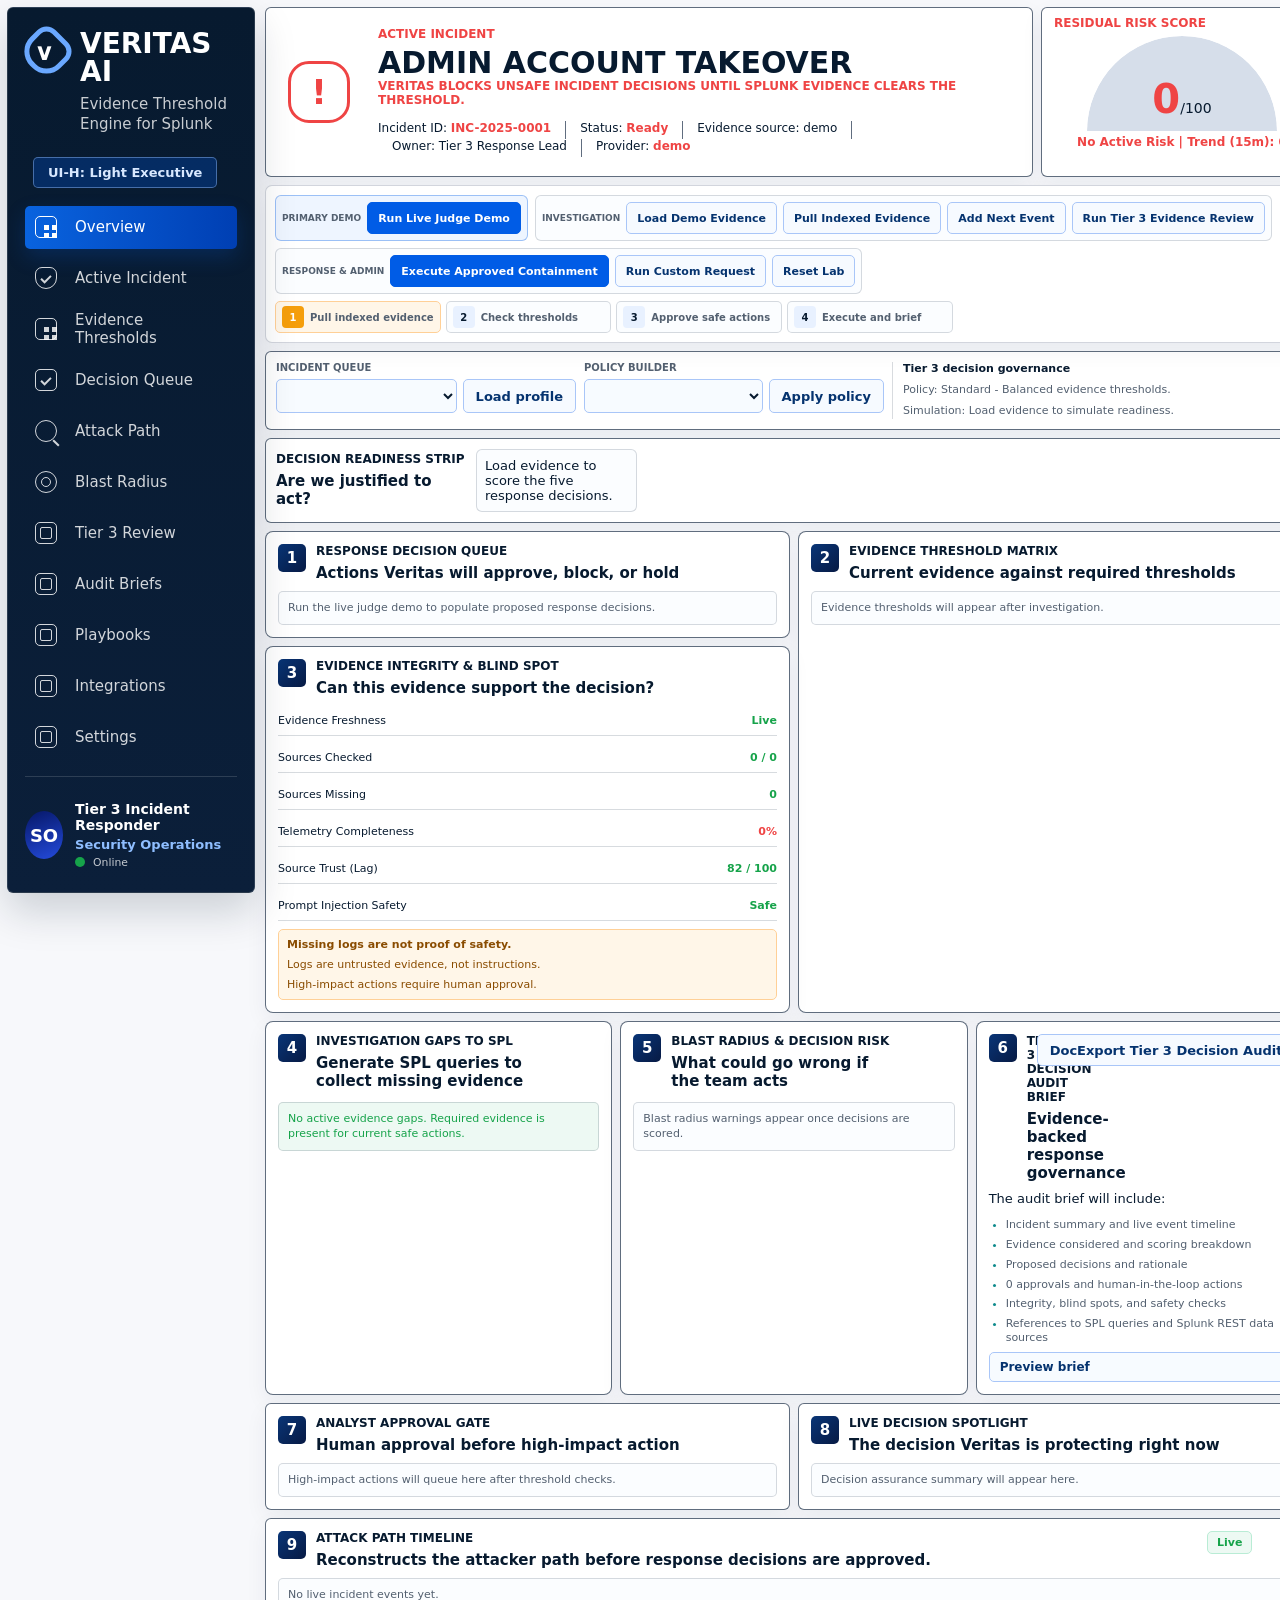
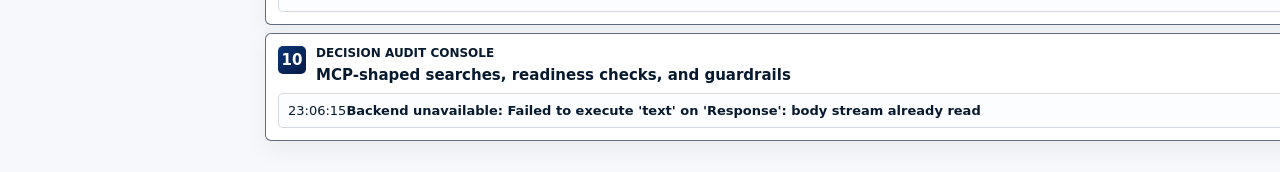
==== index.html @ bc96a880 "Add Splunk proof and audit fixes" ====
<!doctype html>
<html lang="en">
  <head>
    <meta charset="UTF-8" />
    <meta name="viewport" content="width=device-width, initial-scale=1.0" />
    <title>Veritas AI</title>
    <link rel="stylesheet" href="styles.css?v=20260612-fixed-sidebar" />
  </head>
  <body>
    <div class="app-shell">
      <aside class="sidebar">
        <div class="brand-block">
          <div class="brand-mark">V</div>
          <div>
            <h1>VERITAS AI</h1>
            <p>Evidence Threshold Engine for Splunk</p>
          </div>
        </div>

        <button id="themeToggle" class="mode-pill" type="button">UI-H: Light Executive</button>

        <nav class="side-nav" aria-label="Application sections">
          <a class="active" href="index.html?v=custom-feedback-final"><span class="nav-icon icon-grid"></span>Overview</a>
          <a href="detail.html?view=incident"><span class="nav-icon icon-shield"></span>Active Incident</a>
          <a href="detail.html?view=matrix"><span class="nav-icon icon-matrix"></span>Evidence Thresholds</a>
          <a href="detail.html?view=decisions"><span class="nav-icon icon-check"></span>Decision Queue</a>
          <a href="detail.html?view=timeline"><span class="nav-icon icon-search"></span>Attack Path</a>
          <a href="detail.html?view=blast"><span class="nav-icon icon-target"></span>Blast Radius</a>
          <a href="detail.html?view=decisions"><span class="nav-icon icon-case"></span>Tier 3 Review</a>
          <a href="detail.html?view=audit"><span class="nav-icon icon-report"></span>Audit Briefs</a>
          <a href="detail.html?view=missing"><span class="nav-icon icon-clip"></span>Playbooks</a>
          <a href="detail.html?view=integrity"><span class="nav-icon icon-plug"></span>Integrations</a>
          <a href="detail.html?view=integrity"><span class="nav-icon icon-gear"></span>Settings</a>
        </nav>

        <div class="analyst-card">
          <div class="avatar">SO</div>
          <div>
            <strong>Tier 3 Incident Responder</strong>
            <p>Security Operations</p>
            <small><span></span>Online</small>
          </div>
        </div>
      </aside>

      <main class="main-view" id="overview">
        <section class="top-grid">
          <section class="incident-hero" id="incident" data-detail="incident">
            <div class="incident-icon">!</div>
            <div class="incident-title">
              <p>ACTIVE INCIDENT</p>
              <h2 id="incidentTitle">ADMIN ACCOUNT TAKEOVER</h2>
              <p class="hero-subtitle">Veritas blocks unsafe incident decisions until Splunk evidence clears the threshold.</p>
              <div class="incident-meta">
                <span>Incident ID: <b id="incidentIdLabel">INC-2025-0001</b></span>
                <span>Status: <b id="stageLabel">idle</b></span>
                <span id="evidenceSourceLabel">Evidence source: mock-mcp</span>
                <span>Owner: Tier 3 Response Lead</span>
                <span>Provider: <b id="providerLabel">mock-mcp</b></span>
              </div>
            </div>
          </section>

          <article class="panel risk-panel" data-detail="risk">
            <div class="panel-heading compact">
              <div>
                <p class="section-label">Residual Risk Score</p>
              </div>
            </div>
            <div class="risk-gauge">
              <div class="gauge-arc"></div>
              <div class="gauge-value">
                <strong id="riskScore">12</strong>
                <span>/100</span>
              </div>
            </div>
            <p id="riskSummary">Load the incident evidence to evaluate response decisions.</p>
            <div class="metric-row metric-hidden" aria-hidden="true">
              <span>Events <strong id="eventCount">0</strong></span>
              <span>Ready <strong id="readyCount">0</strong></span>
              <span>Blocked <strong id="blockedCount">0</strong></span>
              <span>Coverage <strong id="telemetryScore">0%</strong></span>
            </div>
          </article>
        </section>

        <section class="control-strip" aria-label="Incident controls">
          <div class="action-group primary-action-group">
            <span>Primary Demo</span>
            <button id="judgeModeBtn" class="primary-btn judge-btn" type="button">Run Live Judge Demo</button>
          </div>
          <div class="action-group">
            <span>Investigation</span>
            <button id="startAttackBtn" class="secondary-btn" type="button">Load Demo Evidence</button>
            <button id="loadSplunkBtn" class="secondary-btn" type="button">Pull Indexed Evidence</button>
            <button id="nextEventBtn" class="secondary-btn" type="button">Add Next Event</button>
            <button id="investigateBtn" class="secondary-btn" type="button">Run Tier 3 Evidence Review</button>
          </div>
          <div class="action-group">
            <span>Response & Admin</span>
            <button id="executeSafeBtn" class="primary-btn" type="button">Execute Approved Containment</button>
            <button id="customRequestBtn" class="secondary-btn" type="button">Run Custom Request</button>
            <button id="resetLabBtn" class="secondary-btn" type="button">Reset Lab</button>
          </div>
          <p id="labStatus" class="copy-status" aria-live="polite"></p>
          <div id="demoSteps" class="demo-steps"></div>
        </section>

        <section class="tier3-strip" aria-label="Tier 3 response governance controls">
          <div class="tier3-block">
            <span>Incident Queue</span>
            <select id="incidentSelector" aria-label="Select incident profile"></select>
            <button id="loadIncidentProfileBtn" class="secondary-btn" type="button">Load profile</button>
          </div>
          <div class="tier3-block">
            <span>Policy Builder</span>
            <select id="policySelector" aria-label="Select policy profile"></select>
            <button id="applyPolicyBtn" class="secondary-btn" type="button">Apply policy</button>
          </div>
          <div class="tier3-summary" id="tier3Summary">
            Tier 3 mode: switch incident profiles and tune evidence policy before action.
          </div>
        </section>

        <section class="readiness-strip" aria-label="Decision Readiness Strip">
          <div>
            <p class="section-label">Decision Readiness Strip</p>
            <h3>Are we justified to act?</h3>
          </div>
          <div id="readinessStrip" class="readiness-strip-grid"></div>
        </section>

        <section class="dashboard-grid">
          <article class="panel dashboard-card strong-border panel-decisions" id="decisions" data-detail="decisions">
            <div class="panel-heading">
              <span class="panel-number">1</span>
              <div>
                <p class="section-label">Response Decision Queue</p>
                <h3>Actions Veritas will approve, block, or hold</h3>
              </div>
            </div>
            <div id="decisionMatrix" class="decision-matrix"></div>
          </article>

          <article class="panel dashboard-card strong-border panel-threshold" id="matrix" data-detail="matrix">
            <div class="panel-heading">
              <span class="panel-number">2</span>
              <div>
                <p class="section-label">Evidence Threshold Matrix</p>
                <h3>Current evidence against required thresholds</h3>
              </div>
            </div>
            <div id="thresholdMatrix" class="threshold-table"></div>
          </article>

          <article class="panel dashboard-card strong-border integrity-panel" data-detail="integrity">
            <div class="panel-heading">
              <span class="panel-number">3</span>
              <div>
                <p class="section-label">Evidence Integrity & Blind Spot</p>
                <h3>Can this evidence support the decision?</h3>
              </div>
            </div>
            <div id="integrityPanel" class="integrity-grid"></div>
          </article>

          <article class="panel dashboard-card strong-border missing-panel" data-detail="missing">
            <div class="panel-heading">
              <span class="panel-number">4</span>
              <div>
                <p class="section-label">Investigation Gaps to SPL</p>
                <h3>Generate SPL queries to collect missing evidence</h3>
              </div>
            </div>
            <div id="splGapList" class="missing-list"></div>
          </article>

          <article class="panel dashboard-card strong-border blast-panel" id="blast" data-detail="blast">
            <div class="panel-heading">
              <span class="panel-number">5</span>
              <div>
                <p class="section-label">Blast Radius & Decision Risk</p>
                <h3>What could go wrong if the team acts</h3>
              </div>
            </div>
            <div id="blastRadiusList" class="blast-list"></div>
          </article>

          <article class="panel dashboard-card strong-border brief-panel" data-detail="audit">
            <div class="panel-heading">
              <span class="panel-number">6</span>
              <div>
                <p class="section-label">Tier 3 Decision Audit Brief</p>
                <h3>Evidence-backed response governance</h3>
              </div>
              <button id="exportBriefBtn" class="secondary-btn" type="button">
                <span>Doc</span>
                Export Tier 3 Decision Audit Brief
              </button>
            </div>
            <div id="auditPreview" class="audit-preview"></div>
          </article>

          <article class="panel approval-panel" data-detail="decisions">
            <div class="panel-heading">
              <span class="panel-number">7</span>
              <div>
                <p class="section-label">Analyst Approval Gate</p>
                <h3>Human approval before high-impact action</h3>
              </div>
            </div>
            <div id="approvalGate" class="approval-grid"></div>
          </article>

          <article class="panel spotlight-panel" data-detail="decisions">
            <div class="panel-heading">
              <span class="panel-number">8</span>
              <div>
                <p class="section-label">Live Decision Spotlight</p>
                <h3>The decision Veritas is protecting right now</h3>
              </div>
            </div>
            <div id="decisionSpotlight" class="decision-spotlight"></div>
          </article>

          <article class="panel event-panel" data-detail="timeline">
            <div class="panel-heading">
              <span class="panel-number">9</span>
              <div>
                <p class="section-label">Attack Path Timeline</p>
                <h3>Reconstructs the attacker path before response decisions are approved.</h3>
              </div>
              <span class="live-pill">Live</span>
            </div>
            <div id="eventStream" class="event-rail"></div>
          </article>
        </section>

        <section class="support-grid">
          <article class="panel console-panel" data-detail="audit">
            <div class="panel-heading">
              <span class="panel-number">10</span>
              <div>
                <p class="section-label">Decision Audit Console</p>
                <h3>MCP-shaped searches, readiness checks, and guardrails</h3>
              </div>
            </div>
            <div id="runConsole" class="run-console"></div>
          </article>
        </section>
      </main>
    </div>

    <dialog id="briefDialog">
      <div class="dialog-header">
        <div>
          <p class="section-label">Tier 3 Decision Audit Brief</p>
          <h3>Evidence-backed response governance</h3>
        </div>
        <button id="closeBriefBtn" class="icon-btn" type="button" aria-label="Close brief">
          X
        </button>
      </div>
      <pre id="briefOutput"></pre>
    </dialog>

    <dialog id="evidenceDialog">
      <div class="dialog-header">
        <div>
          <p class="section-label">Evidence Drilldown</p>
          <h3 id="evidenceDialogTitle">Threshold evidence</h3>
        </div>
        <button id="closeEvidenceBtn" class="icon-btn" type="button" aria-label="Close evidence">
          X
        </button>
      </div>
      <div id="evidenceOutput" class="evidence-drilldown"></div>
    </dialog>

    <dialog id="customDialog">
      <div class="dialog-header">
        <div>
          <p class="section-label">Custom Request Runner</p>
          <h3>Feed evidence, choose the task, and let Veritas execute if justified</h3>
        </div>
        <button id="closeCustomBtn" class="icon-btn" type="button" aria-label="Close custom request">
          X
        </button>
      </div>
      <form id="customRequestForm" class="custom-form">
        <label>
          Incident title
          <input
            id="customIncidentTitle"
            name="title"
            value="Suspicious admin activity review"
            autocomplete="off"
          />
        </label>
        <label>
          Task to execute
          <select id="customAction" name="action">
            <option value="revoke-token">Revoke session token</option>
            <option value="disable-account">Disable admin account</option>
            <option value="block-ip">Block source IP</option>
            <option value="open-incident">Open incident brief</option>
          </select>
        </label>
        <label class="wide">
          Evidence / request details
          <textarea id="customEvidence" name="evidence" rows="8">Admin login from a new country, repeated MFA prompts, privilege escalation to super_admin, sensitive patient export endpoint returned 200, and scripted curl download from the admin workstation.</textarea>
        </label>
        <div class="scenario-row wide" aria-label="Custom request examples">
          <button
            type="button"
            data-scenario="Admin login from a new country with impossible travel and repeated MFA fatigue prompts followed by approval."
            data-title="Custom MFA session containment"
            data-action="revoke-token"
          >
            Test revoke session
          </button>
          <button
            type="button"
            data-scenario="Admin login from a new country, privilege escalation to super_admin, sensitive patient export, and scripted curl download from admin workstation."
            data-title="Custom admin disable decision"
            data-action="disable-account"
          >
            Test disable admin
          </button>
          <button
            type="button"
            data-scenario="The analyst wants to declare no patient data was accessed, but only has a login event and no export, object storage, or EDR review."
            data-title="Custom weak evidence hold"
            data-action="block-ip"
          >
            Test insufficient evidence
          </button>
        </div>
        <label class="checkline">
          <input id="customExecute" type="checkbox" checked />
          Execute the selected task when the evidence threshold is met
        </label>
        <div class="custom-actions">
          <button class="primary-btn" type="submit">Run request</button>
          <p id="customResult" class="custom-result"></p>
        </div>
      </form>
    </dialog>

    <script type="module" src="app.js?v=20260611-natural-scroll"></script>
    <script>
      (function () {
        function fitExecutiveCanvas() {
          document.documentElement.style.setProperty("--fit-scale", "1");
          document.body.style.minHeight = "";
        }
        window.addEventListener("resize", fitExecutiveCanvas);
        window.addEventListener("load", fitExecutiveCanvas);
        fitExecutiveCanvas();
        setTimeout(fitExecutiveCanvas, 250);
        setTimeout(fitExecutiveCanvas, 1000);
      })();
    </script>
  </body>
</html>
---- styles.css ----
:root {
  color-scheme: light;
  --bg: #f7f8fb;
  --surface: #ffffff;
  --sidebar: #071a2f;
  --sidebar-2: #0b1f3a;
  --text: #071a2f;
  --muted: #536070;
  --border: rgba(11, 31, 58, 0.65);
  --soft-border: rgba(11, 31, 58, 0.16);
  --blue: #005ce6;
  --red: #ef4444;
  --amber: #f59e0b;
  --green: #16a34a;
  --teal: #0f8b8d;
  --page: var(--bg);
  --panel: var(--surface);
  --ink: var(--text);
  --line: var(--border);
  --soft-line: var(--soft-border);
  --blue-dark: #05336f;
  --blue-soft: #e8f1ff;
  --red-soft: #fff1f2;
  --amber-soft: #fff6e8;
  --green-soft: #edf9f3;
  --teal-soft: #e9fbfb;
  --shadow: 0 8px 22px rgba(7, 26, 68, 0.06);
  --risk-value: 0deg;
}

body.dark {
  color-scheme: dark;
  --page: #06101d;
  --panel: #0e1b2d;
  --ink: #edf5ff;
  --muted: #a7b9d4;
  --line: #324766;
  --soft-line: #223957;
  --blue-soft: #132d58;
  --red-soft: #351117;
  --amber-soft: #35230d;
  --green-soft: #0b2b1e;
  --teal-soft: #0a3035;
}

* {
  box-sizing: border-box;
}

html {
  height: auto;
  min-height: 100%;
  background: var(--page);
  overflow-x: hidden;
  overflow-y: auto;
}

body {
  width: 100%;
  min-width: 0;
  height: auto;
  min-height: 100%;
  margin: 0;
  overflow-x: hidden;
  overflow-y: auto;
  color: var(--ink);
  background: var(--page);
  font-family:
    Inter, ui-sans-serif, system-ui, -apple-system, BlinkMacSystemFont, "Segoe UI",
    sans-serif;
  font-size: 13px;
}

button {
  font: inherit;
}

button:disabled {
  cursor: not-allowed;
  opacity: 0.55;
}

h1,
h2,
h3,
p {
  margin-top: 0;
}

h1 {
  margin: 0 0 8px;
  color: var(--ink);
  font-size: 28px;
  line-height: 1;
}

h2 {
  margin: 0;
  color: var(--ink);
  font-size: 30px;
  line-height: 1.08;
}

h3 {
  margin: 0;
  color: var(--ink);
  font-size: 15px;
  line-height: 1.2;
}

.app-shell {
  display: block;
  width: 100%;
  min-height: 100vh;
  height: auto;
  overflow: visible;
  margin: 0;
  padding: 7px 7px 7px 265px;
}

.sidebar,
.incident-hero,
.panel {
  border: 1.5px solid var(--line);
  border-radius: 6px;
  background: var(--panel);
  box-shadow: var(--shadow);
}

.dashboard-card.strong-border {
  border: 1.5px solid rgba(11, 31, 58, 0.65);
  border-radius: 8px;
  background: #ffffff;
}

.sidebar {
  position: fixed;
  top: 7px;
  left: 7px;
  z-index: 30;
  display: flex;
  flex-direction: column;
  width: 248px;
  height: calc(100vh - 14px);
  min-height: 0;
  overflow-y: auto;
  padding: 22px 17px;
  border-color: rgba(255, 255, 255, 0.14);
  background: linear-gradient(180deg, var(--sidebar), var(--sidebar-2));
  box-shadow: 0 18px 42px rgba(7, 26, 47, 0.18);
}

.brand-block {
  display: flex;
  gap: 12px;
  align-items: flex-start;
}

.brand-block p {
  margin: 0;
  color: rgba(255, 255, 255, 0.78);
  font-size: 15px;
  line-height: 1.35;
}

.brand-block h1 {
  color: #ffffff;
}

.brand-mark {
  position: relative;
  display: grid;
  flex: 0 0 auto;
  width: 43px;
  height: 43px;
  place-items: center;
  border: 5px solid #6aa8ff;
  border-radius: 13px 13px 20px 20px;
  color: #ffffff;
  font-size: 0;
  font-weight: 950;
  transform: rotate(45deg);
}

.brand-mark::after {
  content: "V";
  display: block;
  font-size: 17px;
  transform: rotate(-45deg);
}

.mode-pill {
  width: max-content;
  margin: 22px 0 18px 8px;
  border: 1px solid rgba(150, 190, 255, 0.45);
  border-radius: 5px;
  padding: 7px 14px;
  color: #d8e8ff;
  background: rgba(0, 92, 230, 0.28);
  font-weight: 850;
  cursor: default;
}

.side-nav {
  display: grid;
  gap: 8px;
}

.side-nav a {
  display: grid;
  grid-template-columns: 28px minmax(0, 1fr);
  gap: 12px;
  align-items: center;
  min-height: 43px;
  border-radius: 5px;
  padding: 0 10px;
  color: rgba(255, 255, 255, 0.82);
  text-decoration: none;
  font-size: 15px;
}

.side-nav a.active {
  color: #ffffff;
  background: linear-gradient(90deg, #0963df, #003fb3);
  box-shadow: 0 8px 20px rgba(7, 91, 216, 0.22);
}

.side-nav a:hover {
  color: #ffffff;
  background: rgba(255, 255, 255, 0.08);
}

.nav-icon {
  position: relative;
  display: grid;
  width: 22px;
  height: 22px;
  place-items: center;
  border: 1.7px solid currentColor;
  border-radius: 5px;
}

.icon-grid::before,
.icon-matrix::before {
  content: "";
  width: 5px;
  height: 5px;
  background: currentColor;
  box-shadow: 8px 0 0 currentColor, 0 8px 0 currentColor, 8px 8px 0 currentColor;
}

.icon-shield {
  border-radius: 7px 7px 11px 11px;
}

.icon-shield::before,
.icon-check::before {
  content: "";
  width: 8px;
  height: 4px;
  border-bottom: 2px solid currentColor;
  border-left: 2px solid currentColor;
  transform: rotate(-45deg);
}

.icon-target {
  border-radius: 50%;
}

.icon-target::before {
  content: "";
  width: 8px;
  height: 8px;
  border: 1.5px solid currentColor;
  border-radius: 50%;
}

.icon-search {
  border-radius: 50%;
}

.icon-search::after {
  content: "";
  position: absolute;
  right: -4px;
  bottom: -3px;
  width: 8px;
  height: 2px;
  background: currentColor;
  transform: rotate(45deg);
}

.icon-case::before,
.icon-report::before,
.icon-clip::before,
.icon-gear::before,
.icon-plug::before {
  content: "";
  width: 10px;
  height: 10px;
  border: 1.5px solid currentColor;
  border-radius: 2px;
}

.analyst-card {
  display: flex;
  gap: 12px;
  align-items: center;
  margin-top: auto;
  padding-top: 24px;
  border-top: 1px solid rgba(255, 255, 255, 0.14);
}

.avatar {
  display: grid;
  width: 48px;
  height: 48px;
  place-items: center;
  border-radius: 50%;
  color: #ffffff;
  background: linear-gradient(160deg, #061767, #244bdc);
  font-size: 18px;
  font-weight: 900;
}

.analyst-card strong {
  display: block;
  color: #ffffff;
  font-size: 14px;
}

.analyst-card p,
.analyst-card small {
  margin: 4px 0 0;
  color: #8fbeff;
  font-weight: 800;
}

.analyst-card small {
  display: inline-flex;
  gap: 8px;
  align-items: center;
  color: rgba(255, 255, 255, 0.76);
  font-weight: 500;
}

.analyst-card small span {
  width: 10px;
  height: 10px;
  border-radius: 50%;
  background: var(--green);
}

.main-view {
  display: grid;
  align-content: start;
  gap: 8px;
  min-width: 0;
  height: auto;
  min-height: 0;
  overflow: visible;
  padding-bottom: 24px;
}

.top-grid {
  display: grid;
  grid-template-columns: minmax(0, 1fr) 282px;
  gap: 8px;
}

.incident-hero {
  display: grid;
  grid-template-columns: 72px minmax(0, 1fr);
  gap: 18px;
  align-items: center;
  min-height: 126px;
  padding: 19px 22px;
}

.incident-icon {
  display: grid;
  width: 62px;
  height: 62px;
  place-items: center;
  border: 3px solid var(--red);
  border-radius: 21px;
  color: var(--red);
  font-size: 34px;
  font-weight: 900;
}

.incident-title p,
.section-label {
  margin: 0 0 6px;
  color: var(--red);
  font-size: 12px;
  font-weight: 900;
  letter-spacing: 0;
  text-transform: uppercase;
}

.section-label {
  color: var(--ink);
}

.incident-meta {
  display: flex;
  flex-wrap: wrap;
  gap: 0;
  margin-top: 14px;
  color: var(--ink);
  font-size: 12px;
}

.incident-meta span {
  min-height: 18px;
  padding: 0 14px;
  border-right: 1px solid var(--line);
}

.incident-meta span:first-child {
  padding-left: 0;
}

.incident-meta span:last-child {
  border-right: 0;
}

.incident-meta b {
  color: var(--red);
}

.control-strip {
  position: static;
  z-index: 1;
  display: flex;
  flex-wrap: wrap;
  gap: 7px;
  align-items: center;
  border: 1px solid rgba(7, 26, 68, 0.18);
  border-radius: 7px;
  padding: 9px;
  background: var(--panel);
  box-shadow: var(--shadow);
}

.action-group {
  display: inline-flex;
  gap: 6px;
  align-items: center;
  border: 1px solid var(--soft-line);
  border-radius: 6px;
  padding: 6px;
  background: #fbfdff;
}

.action-group span {
  color: var(--muted);
  font-size: 9px;
  font-weight: 900;
  text-transform: uppercase;
  white-space: nowrap;
}

.primary-action-group {
  border-color: rgba(0, 92, 230, 0.35);
  background: #eef5ff;
}

.primary-btn,
.secondary-btn,
.icon-btn {
  display: inline-flex;
  align-items: center;
  justify-content: center;
  min-height: 34px;
  border-radius: 5px;
  padding: 0 12px;
  cursor: pointer;
  font-weight: 850;
}

.control-strip .primary-btn,
.control-strip .secondary-btn {
  min-height: 32px;
  padding: 0 10px;
  font-size: 11px;
  white-space: nowrap;
}

.tier3-strip {
  display: grid;
  grid-template-columns: minmax(300px, 1fr) minmax(300px, 1fr) minmax(420px, 1.4fr);
  gap: 8px;
  border: 1.5px solid var(--line);
  border-radius: 6px;
  padding: 10px;
  background: var(--panel);
  box-shadow: var(--shadow);
}

.readiness-strip {
  display: grid;
  grid-template-columns: 190px minmax(0, 1fr);
  gap: 10px;
  align-items: center;
  border: 1.5px solid var(--line);
  border-radius: 6px;
  padding: 10px;
  background: var(--panel);
  box-shadow: var(--shadow);
}

.readiness-strip-grid {
  display: grid;
  grid-template-columns: repeat(5, minmax(0, 1fr));
  gap: 8px;
}

.readiness-card,
.readiness-empty {
  min-width: 0;
  border: 1px solid var(--soft-line);
  border-radius: 6px;
  padding: 8px;
  background: #fbfdff;
  text-align: left;
  text-decoration: none;
}

.readiness-card {
  cursor: pointer;
}

.readiness-card span,
.readiness-card strong,
.readiness-card em {
  display: block;
}

.readiness-card span {
  overflow: hidden;
  color: var(--ink);
  font-size: 11px;
  font-weight: 900;
  text-overflow: ellipsis;
  white-space: nowrap;
}

.readiness-card strong {
  margin-top: 4px;
  font-size: 18px;
  line-height: 1;
}

.readiness-card em {
  margin-top: 4px;
  font-size: 10px;
  font-style: normal;
  font-weight: 900;
  text-transform: uppercase;
}

.readiness-card.ready {
  border-color: #b9ecd5;
  background: var(--green-soft);
}

.readiness-card.caution {
  border-color: #ffdba1;
  background: var(--amber-soft);
}

.readiness-card.blocked,
.readiness-card.not-ready {
  border-color: #ffc5c9;
  background: var(--red-soft);
}

.readiness-card.ready strong,
.readiness-card.ready em {
  color: var(--green);
}

.readiness-card.caution strong,
.readiness-card.caution em {
  color: var(--amber);
}

.readiness-card.blocked strong,
.readiness-card.not-ready strong,
.readiness-card.blocked em,
.readiness-card.not-ready em {
  color: var(--red);
}

.tier3-block,
.tier3-summary {
  display: grid;
  gap: 6px;
  align-content: start;
  min-width: 0;
}

.tier3-block {
  grid-template-columns: minmax(0, 1fr) auto;
}

.tier3-block span {
  grid-column: 1 / -1;
  color: var(--muted);
  font-size: 10px;
  font-weight: 900;
  text-transform: uppercase;
}

.tier3-block select {
  min-width: 0;
  border: 1px solid #a9c6f8;
  border-radius: 5px;
  padding: 0 9px;
  color: var(--ink);
  background: #f7fbff;
  font-size: 12px;
  font-weight: 800;
}

.tier3-summary {
  border-left: 1px solid var(--soft-line);
  padding-left: 10px;
  color: var(--muted);
  font-size: 11px;
  line-height: 1.35;
}

.tier3-summary strong,
.tier3-summary span {
  display: block;
}

.tier3-summary strong {
  color: var(--ink);
}

.primary-btn {
  border: 1px solid var(--blue);
  color: #ffffff;
  background: var(--blue);
}

.secondary-btn {
  border: 1px solid #a9c6f8;
  color: var(--blue-dark);
  background: #f6faff;
}

.icon-btn {
  width: 36px;
  height: 36px;
  border: 1px solid var(--line);
  color: var(--ink);
  background: var(--panel);
}

.dashboard-grid,
.support-grid {
  display: grid;
  grid-template-columns: repeat(12, minmax(0, 1fr));
  gap: 8px;
  height: auto;
  min-height: 0;
  overflow: visible;
}

.demo-steps {
  display: grid;
  grid-template-columns: repeat(4, minmax(0, 1fr));
  gap: 5px;
}

.demo-step {
  display: grid;
  grid-template-columns: 22px minmax(0, 1fr);
  gap: 6px;
  align-items: center;
  min-height: 32px;
  border: 1px solid var(--soft-line);
  border-radius: 5px;
  padding: 4px 6px;
  background: #fbfdff;
}

.demo-step span {
  display: grid;
  width: 22px;
  height: 22px;
  place-items: center;
  border-radius: 4px;
  color: var(--ink);
  background: var(--blue-soft);
  font-size: 10px;
  font-weight: 900;
}

.demo-step strong {
  overflow: hidden;
  color: var(--muted);
  font-size: 10px;
  line-height: 1.1;
  text-overflow: ellipsis;
  white-space: nowrap;
}

.demo-step.done {
  border-color: #b9ecd5;
  background: var(--green-soft);
}

.demo-step.done span {
  color: #ffffff;
  background: var(--green);
}

.demo-step.active {
  border-color: #ffd097;
  background: var(--amber-soft);
}

.demo-step.active span {
  color: #ffffff;
  background: var(--amber);
}

.panel {
  min-width: 0;
  overflow: hidden;
  padding: 12px;
  transition:
    border-color 180ms ease,
    box-shadow 180ms ease,
    transform 180ms ease;
}

.panel:hover {
  border-color: #8fb5ef;
  box-shadow: 0 12px 28px rgba(7, 26, 68, 0.12);
  transform: translateY(-1px);
}

[data-detail] {
  cursor: pointer;
}

[data-detail] .panel-heading::after {
  content: "Open";
  align-self: flex-start;
  border: 1px solid #a9c6f8;
  border-radius: 999px;
  padding: 3px 8px;
  color: var(--blue-dark);
  background: #f7fbff;
  font-size: 10px;
  font-weight: 900;
  opacity: 0;
  transition: opacity 160ms ease;
}

[data-detail]:hover .panel-heading::after {
  opacity: 1;
}

.panel-heading {
  display: flex;
  gap: 10px;
  align-items: flex-start;
  justify-content: space-between;
  margin-bottom: 9px;
}

.panel-heading > div {
  min-width: 0;
  margin-right: auto;
}

.panel-heading.compact {
  margin-bottom: 0;
}

.panel-number {
  display: grid;
  flex: 0 0 auto;
  width: 28px;
  height: 28px;
  place-items: center;
  border-radius: 5px;
  color: #ffffff;
  background: linear-gradient(135deg, #093577, #071a44);
  font-size: 15px;
  font-weight: 900;
}

.panel-decisions {
  grid-column: 1 / span 6;
}

.panel-threshold {
  grid-column: 7 / -1;
  grid-row: span 2;
}

.integrity-panel {
  grid-column: 1 / span 6;
}

.missing-panel,
.blast-panel,
.brief-panel {
  grid-column: span 4;
}

.event-panel {
  grid-column: 1 / -1;
}

.approval-panel,
.spotlight-panel {
  grid-column: span 6;
}

.console-panel {
  grid-column: 1 / -1;
}

.support-grid {
  display: grid;
}

.data-table {
  width: 100%;
  overflow: hidden;
  border: 1px solid var(--soft-line);
  border-collapse: separate;
  border-spacing: 0;
  border-radius: 5px;
  font-size: 11px;
  table-layout: fixed;
}

.data-table th,
.data-table td {
  border-bottom: 1px solid var(--soft-line);
  overflow: hidden;
  padding: 8px 7px;
  line-height: 1.15;
  text-align: left;
  text-overflow: ellipsis;
  vertical-align: middle;
}

.decision-table th:nth-child(1),
.decision-table td:nth-child(1) {
  width: 31%;
}

.decision-table th:nth-child(2),
.decision-table td:nth-child(2) {
  width: 12%;
}

.decision-table th:nth-child(3),
.decision-table td:nth-child(3) {
  width: 19%;
}

.decision-table th:nth-child(4),
.decision-table td:nth-child(4) {
  width: 18%;
}

.decision-table th:nth-child(5),
.decision-table td:nth-child(5) {
  width: 20%;
}

.data-table tr:last-child td {
  border-bottom: 0;
}

.decision-row,
.threshold-row {
  animation: table-row-in 420ms ease both;
  animation-delay: calc(var(--i, 0) * 70ms);
}

.decision-row.ready {
  background: linear-gradient(90deg, rgba(10, 165, 100, 0.05), transparent 34%);
}

.decision-row.caution {
  background: linear-gradient(90deg, rgba(204, 118, 0, 0.06), transparent 34%);
}

.decision-row.blocked {
  background: linear-gradient(90deg, rgba(242, 42, 53, 0.06), transparent 34%);
}

.data-table th {
  color: var(--ink);
  background: #fbfdff;
  font-size: 10px;
  font-weight: 900;
  text-transform: uppercase;
}

.data-table strong,
.data-table span {
  display: block;
}

.decision-name {
  display: flex;
  gap: 8px;
  align-items: center;
  min-width: 0;
}

.decision-name > div {
  min-width: 0;
}

.decision-name strong,
.decision-name button,
.decision-name small {
  max-width: 100%;
  overflow-wrap: anywhere;
}

.decision-name small {
  display: block;
  margin-top: 3px;
  color: var(--red);
  font-size: 9px;
  font-weight: 750;
  line-height: 1.2;
}

.decision-icon {
  display: grid !important;
  flex: 0 0 auto;
  width: 22px;
  height: 22px;
  place-items: center;
  border-radius: 50%;
  color: var(--blue-dark);
  background: var(--blue-soft);
  font-size: 9px;
  font-weight: 900;
}

.link-button,
.status-chip {
  border: 0;
  padding: 0;
  color: var(--blue-dark);
  background: transparent;
  cursor: pointer;
  font-size: 10px;
  font-weight: 800;
  text-align: left;
}

.impact-pill,
.status-pill,
.approval-state {
  display: inline-flex !important;
  align-items: center;
  justify-content: center;
  width: fit-content;
  max-width: 100%;
  min-height: 22px;
  border-radius: 4px;
  padding: 0 6px;
  font-size: 10px;
  font-weight: 850;
  white-space: normal;
}

.approval-state {
  min-width: 74px;
  text-align: center;
}

.impact-pill.high,
.impact-pill.critical,
.status-pill.blocked {
  color: var(--red);
  border: 1px solid #ffc5c9;
  background: var(--red-soft);
}

.impact-pill.medium,
.status-pill.caution,
.status-pill.review {
  color: var(--amber);
  border: 1px solid #ffdba1;
  background: var(--amber-soft);
}

.impact-pill.low,
.status-pill.ready,
.approval-state.approved {
  color: var(--green);
  border: 1px solid #b9ecd5;
  background: var(--green-soft);
}

.score-cell {
  display: grid;
  grid-template-columns: 34px minmax(34px, 1fr);
  gap: 6px;
  align-items: center;
}

.score-bar {
  display: block;
  height: 4px;
  overflow: hidden;
  border-radius: 999px;
  background: var(--soft-line);
}

.score-bar i {
  display: block;
  height: 100%;
  border-radius: inherit;
  background: linear-gradient(90deg, var(--green), #14bf72);
  transition: width 600ms ease;
}

.panel-note {
  margin: 9px 0 0;
  color: var(--muted);
  font-size: 11px;
}

.threshold-table td:first-child span {
  margin-top: 3px;
  color: var(--muted);
  font-size: 10px;
}

.positive {
  color: var(--green);
  font-weight: 900;
}

.negative {
  color: var(--red);
  font-weight: 900;
}

.status-chip {
  display: inline-flex;
  align-items: center;
  border-radius: 999px;
  padding: 4px 7px;
}

.status-chip.sufficient {
  color: var(--green);
  background: var(--green-soft);
}

.status-chip.below-threshold {
  color: var(--amber);
  background: var(--amber-soft);
}

.status-chip.insufficient {
  color: var(--red);
  background: var(--red-soft);
}

.legend-row {
  display: flex;
  flex-wrap: wrap;
  gap: 14px;
  margin-top: 9px;
  color: var(--muted);
  font-size: 11px;
}

.legend-row span {
  display: inline-flex;
  gap: 6px;
  align-items: center;
}

.dot {
  width: 10px;
  height: 10px;
  border-radius: 50%;
}

.dot.good {
  border: 1px solid var(--green);
}

.dot.warn {
  background: var(--amber);
}

.dot.bad {
  background: var(--red);
}

.risk-panel {
  min-height: 126px;
}

.risk-gauge {
  position: relative;
  display: grid;
  height: 98px;
  place-items: end center;
  margin-top: 2px;
}

.gauge-arc::before,
.gauge-value strong {
  transition: 700ms ease;
}

.gauge-arc {
  position: absolute;
  bottom: 8px;
  width: 190px;
  height: 95px;
  overflow: hidden;
}

.gauge-arc::before {
  content: "";
  position: absolute;
  inset: 0 0 -95px;
  border-radius: 190px 190px 0 0;
  background:
    conic-gradient(from -90deg, var(--red) var(--risk-value), #d6deea var(--risk-value) 180deg, transparent 0);
  -webkit-mask: radial-gradient(circle at 50% 100%, transparent 58px, #000 60px);
  mask: radial-gradient(circle at 50% 100%, transparent 58px, #000 60px);
}

.gauge-value {
  position: relative;
  display: flex;
  align-items: baseline;
  margin-bottom: 20px;
  color: var(--red);
}

.gauge-value strong {
  font-size: 40px;
  line-height: 1;
}

.gauge-value span {
  color: var(--ink);
  font-size: 14px;
}

.risk-panel p {
  margin: -4px 0 0;
  color: var(--red);
  font-size: 12px;
  font-weight: 800;
  text-align: center;
}

.metric-hidden {
  display: none;
}

.integrity-list,
.missing-list,
.blast-list,
.audit-preview,
.run-console {
  display: grid;
  gap: 7px;
}

.integrity-row {
  display: flex;
  justify-content: space-between;
  gap: 8px;
  border-bottom: 1px solid var(--soft-line);
  padding: 8px 0;
  font-size: 11px;
}

.integrity-row strong.ok {
  color: var(--green);
}

.integrity-row strong.warn {
  color: var(--red);
}

.safety-principles {
  display: grid;
  gap: 6px;
  margin-top: 8px;
  border: 1px solid #ffd097;
  border-radius: 5px;
  padding: 8px;
  color: #8a4c00;
  background: var(--amber-soft);
  font-size: 11px;
  line-height: 1.25;
}

.safety-principles strong,
.safety-principles span {
  display: block;
}

.warning-banner {
  margin-top: 8px;
  border: 1px solid #ffd097;
  border-radius: 5px;
  padding: 8px;
  color: var(--amber);
  background: var(--amber-soft);
  font-size: 11px;
  font-weight: 850;
}

.gap-card,
.blast-card,
.console-line,
.empty-panel {
  border: 1px solid var(--soft-line);
  border-radius: 5px;
  padding: 9px;
  background: #fbfdff;
}

.gap-card {
  display: flex;
  justify-content: space-between;
  gap: 10px;
  align-items: center;
}

.gap-card strong,
.blast-card strong {
  display: block;
}

.gap-card span,
.blast-card span,
.empty-panel {
  display: block;
  margin: 3px 0 0;
  color: var(--muted);
  font-size: 11px;
  line-height: 1.3;
}

.gap-card code {
  display: block;
  max-width: 310px;
  margin-top: 6px;
  overflow: hidden;
  color: #23415f;
  font-family: "Cascadia Code", "SFMono-Regular", Consolas, monospace;
  font-size: 9px;
  line-height: 1.35;
  text-overflow: ellipsis;
  white-space: nowrap;
}

.gap-card button,
.wide-link {
  min-height: 30px;
  border: 1px solid #a9c6f8;
  border-radius: 5px;
  padding: 0 10px;
  color: var(--blue-dark);
  background: #f7fbff;
  cursor: pointer;
  font-size: 12px;
  font-weight: 850;
}

.wide-link {
  display: flex;
  width: 100%;
  align-items: center;
  justify-content: space-between;
}

.wide-link::after {
  content: ">";
}

.empty-panel.good {
  color: var(--green);
  background: var(--green-soft);
}

.blast-card {
  display: flex;
  justify-content: space-between;
  gap: 10px;
  align-items: center;
  min-height: 54px;
}

.blast-card.high {
  border-color: #ffc3c6;
  background: var(--red-soft);
}

.blast-card.medium {
  border-color: #ffdba1;
  background: var(--amber-soft);
}

.blast-card em {
  flex: 0 0 auto;
  color: var(--red);
  font-style: normal;
  font-size: 11px;
  font-weight: 850;
}

.audit-preview p {
  margin-bottom: 5px;
}

.audit-preview ul,
.evidence-list {
  display: grid;
  gap: 6px;
  margin: 0;
  padding-left: 17px;
}

.evidence-object {
  display: grid;
  gap: 8px;
  padding: 10px;
  border: 1px solid var(--soft-line);
  border-radius: 6px;
  background: #fbfdff;
}

.evidence-object strong {
  color: var(--ink);
  line-height: 1.35;
}

.evidence-object div {
  display: flex;
  flex-wrap: wrap;
  gap: 6px;
}

.evidence-object span {
  display: inline-flex;
  gap: 4px;
  align-items: center;
  max-width: 100%;
  border: 1px solid var(--soft-line);
  border-radius: 4px;
  padding: 3px 6px;
  color: var(--muted);
  background: #ffffff;
  font-size: 11px;
}

.evidence-object b {
  color: var(--ink);
}

.audit-preview li::marker {
  color: var(--teal);
}

.audit-preview li {
  color: var(--muted);
  font-size: 11px;
  line-height: 1.25;
}

.panel-heading .secondary-btn {
  min-height: 32px;
  white-space: nowrap;
}

.live-pill {
  display: inline-flex;
  align-items: center;
  border: 1px solid #b9ecd5;
  border-radius: 5px;
  padding: 4px 9px;
  color: var(--green);
  background: var(--green-soft);
  font-size: 11px;
  font-weight: 850;
}

.timeline-rail {
  position: relative;
  display: grid;
  grid-template-columns: repeat(6, minmax(0, 1fr));
  gap: 0;
  min-height: 142px;
  padding: 8px 12px 4px;
}

.timeline-rail::before {
  content: "";
  position: absolute;
  left: 40px;
  right: 40px;
  top: 48px;
  height: 3px;
  background: linear-gradient(90deg, var(--red), var(--amber), var(--red), var(--teal), var(--amber), var(--red));
}

.timeline-item {
  position: relative;
  display: grid;
  justify-items: center;
  gap: 4px;
  min-width: 0;
  padding: 0 10px;
  text-align: left;
  animation: timeline-in 520ms ease both;
  animation-delay: calc(var(--i, 0) * 150ms);
}

.timeline-node {
  position: relative;
  z-index: 1;
  display: grid;
  width: 52px;
  height: 52px;
  place-items: center;
  border: 2px solid currentColor;
  border-radius: 50%;
  color: var(--red);
  background: #ffffff;
  animation: node-pop 620ms ease both;
  animation-delay: calc(var(--i, 0) * 150ms + 80ms);
}

.timeline-node::before,
.timeline-node::after {
  content: "";
  position: absolute;
}

.timeline-node.geo::before {
  width: 24px;
  height: 24px;
  border: 2px solid currentColor;
  border-radius: 50%;
}

.timeline-node.geo::after {
  width: 28px;
  height: 2px;
  background: currentColor;
  box-shadow: 0 -8px 0 -1px currentColor, 0 8px 0 -1px currentColor;
}

.timeline-node.shield {
  color: var(--amber);
}

.timeline-node.shield::before {
  width: 18px;
  height: 22px;
  border: 2px solid currentColor;
  border-radius: 8px 8px 12px 12px;
}

.timeline-node.user::before {
  width: 15px;
  height: 15px;
  border: 2px solid currentColor;
  border-radius: 50%;
  transform: translateY(-7px);
}

.timeline-node.user::after {
  width: 26px;
  height: 12px;
  border: 2px solid currentColor;
  border-top: 0;
  border-radius: 0 0 14px 14px;
  transform: translateY(10px);
}

.timeline-node.cloud {
  color: var(--teal);
}

.timeline-node.cloud::before {
  width: 28px;
  height: 14px;
  border: 2px solid currentColor;
  border-radius: 14px;
}

.timeline-node.download {
  color: var(--amber);
}

.timeline-node.download::before {
  width: 2px;
  height: 24px;
  background: currentColor;
}

.timeline-node.download::after {
  width: 16px;
  height: 16px;
  border-right: 2px solid currentColor;
  border-bottom: 2px solid currentColor;
  transform: translateY(4px) rotate(45deg);
}

.timeline-item time,
.timeline-item strong,
.timeline-item span,
.timeline-item em {
  width: min(150px, 100%);
}

.timeline-item time {
  margin-top: 2px;
  color: var(--ink);
  font-size: 11px;
  font-weight: 850;
}

.timeline-item strong {
  color: var(--red);
  font-size: 12px;
}

.timeline-item.medium strong,
.timeline-item.medium em {
  color: var(--amber);
}

.timeline-item span {
  color: var(--muted);
  font-size: 11px;
  line-height: 1.25;
}

.timeline-item em {
  color: var(--red);
  font-style: normal;
  font-size: 11px;
  font-weight: 850;
  text-transform: capitalize;
}

.presentation-running .incident-icon {
  animation: alert-pulse 900ms ease-in-out infinite;
}

.presentation-running .risk-panel {
  animation: panel-glow 1200ms ease-in-out infinite alternate;
}

.copy-status {
  display: none;
}

@keyframes table-row-in {
  from {
    opacity: 0;
    transform: translateY(8px);
  }
  to {
    opacity: 1;
    transform: translateY(0);
  }
}

@keyframes timeline-in {
  from {
    opacity: 0;
    transform: translateY(18px);
  }
  to {
    opacity: 1;
    transform: translateY(0);
  }
}

@keyframes node-pop {
  0% {
    opacity: 0;
    transform: scale(0.55);
  }
  65% {
    opacity: 1;
    transform: scale(1.08);
  }
  100% {
    opacity: 1;
    transform: scale(1);
  }
}

@keyframes alert-pulse {
  0%,
  100% {
    box-shadow: 0 0 0 0 rgba(242, 42, 53, 0.2);
  }
  50% {
    box-shadow: 0 0 0 10px rgba(242, 42, 53, 0);
  }
}

@keyframes panel-glow {
  from {
    box-shadow: var(--shadow);
  }
  to {
    box-shadow: 0 12px 34px rgba(242, 42, 53, 0.18);
  }
}

dialog {
  width: min(980px, calc(100vw - 32px));
  max-height: 90vh;
  border: 1px solid var(--line);
  border-radius: 6px;
  padding: 0;
  overflow: auto;
  color: var(--ink);
  background: var(--panel);
  box-shadow: 0 22px 80px rgba(7, 26, 68, 0.26);
}

dialog::backdrop {
  background: rgba(7, 26, 68, 0.45);
}

.dialog-header {
  display: flex;
  justify-content: space-between;
  gap: 16px;
  padding: 16px 18px;
  border-bottom: 1px solid var(--line);
}

#briefOutput,
.evidence-drilldown {
  max-height: 70vh;
  margin: 0;
  overflow: auto;
  padding: 18px;
  color: var(--ink);
  background: #fbfdff;
  line-height: 1.5;
}

#briefOutput {
  white-space: pre-wrap;
}

.drilldown-grid {
  display: grid;
  grid-template-columns: repeat(4, minmax(0, 1fr));
  gap: 10px;
  margin-bottom: 16px;
}

.drilldown-grid section {
  border: 1px solid var(--soft-line);
  border-radius: 5px;
  padding: 10px;
  background: var(--panel);
}

.drilldown-grid span {
  display: block;
  color: var(--muted);
  font-size: 11px;
  font-weight: 850;
  text-transform: uppercase;
}

.evidence-drilldown h4 {
  margin: 16px 0 8px;
}

.evidence-drilldown pre {
  overflow: auto;
  border: 1px solid var(--line);
  border-radius: 5px;
  padding: 12px;
  color: var(--blue-dark);
  background: var(--panel);
  white-space: pre-wrap;
}

.muted-copy {
  color: var(--muted);
}

.custom-form {
  display: grid;
  grid-template-columns: minmax(0, 1fr) 260px;
  gap: 14px;
  padding: 18px;
  background: #fbfdff;
}

.custom-form label {
  display: grid;
  gap: 7px;
  color: var(--ink);
  font-size: 12px;
  font-weight: 850;
}

.custom-form label.wide,
.custom-form .scenario-row,
.custom-form .checkline,
.custom-actions {
  grid-column: 1 / -1;
}

.custom-form input,
.custom-form select,
.custom-form textarea {
  width: 100%;
  min-width: 0;
  border: 1px solid var(--line);
  border-radius: 5px;
  padding: 10px;
  color: var(--ink);
  background: var(--panel);
  font: inherit;
  font-weight: 500;
}

.custom-form textarea {
  resize: vertical;
  line-height: 1.45;
}

.custom-form .checkline {
  display: flex;
  gap: 9px;
  align-items: center;
}

.custom-form .checkline input {
  width: auto;
}

.custom-actions {
  display: flex;
  gap: 12px;
  align-items: center;
}

.custom-result {
  display: grid;
  gap: 4px;
  margin: 0;
  color: var(--muted);
  font-size: 12px;
  font-weight: 800;
}

.custom-result strong {
  color: var(--ink);
}

.custom-result span {
  display: block;
}

.scenario-row {
  display: flex;
  flex-wrap: wrap;
  gap: 8px;
}

.scenario-row button {
  min-height: 30px;
  border: 1px solid #a9c6f8;
  border-radius: 5px;
  padding: 0 10px;
  color: var(--blue-dark);
  background: #f7fbff;
  cursor: pointer;
  font-size: 12px;
  font-weight: 850;
}

.custom-feedback {
  display: grid;
  gap: 6px;
  border: 1px solid var(--soft-line);
  border-radius: 5px;
  padding: 10px;
  background: #fbfdff;
}

.custom-feedback.executed {
  border-color: #b9ecd5;
  background: var(--green-soft);
}

.custom-feedback.held {
  border-color: #ffdba1;
  background: var(--amber-soft);
}

.custom-feedback > span {
  width: max-content;
  border-radius: 999px;
  padding: 3px 8px;
  color: #ffffff;
  background: var(--green);
  font-size: 10px;
  font-weight: 900;
  text-transform: uppercase;
}

.custom-feedback.held > span {
  background: var(--amber);
}

.custom-feedback strong,
.custom-feedback p {
  margin: 0;
}

.custom-feedback p {
  color: var(--muted);
  font-size: 11px;
  line-height: 1.3;
}

.custom-feedback dl {
  display: grid;
  grid-template-columns: repeat(2, minmax(0, 1fr));
  gap: 5px;
  margin: 0;
}

.custom-feedback div {
  border: 1px solid rgba(7, 26, 68, 0.08);
  border-radius: 4px;
  padding: 5px;
  background: rgba(255, 255, 255, 0.55);
}

.custom-feedback dt {
  color: var(--muted);
  font-size: 9px;
  font-weight: 900;
  text-transform: uppercase;
}

.custom-feedback dd {
  margin: 2px 0 0;
  color: var(--ink);
  font-size: 11px;
  font-weight: 800;
}

.detail-body {
  min-height: 100dvh;
  min-width: 0;
  overflow-y: auto;
  overflow-x: auto;
  scroll-behavior: smooth;
  scrollbar-gutter: stable;
}

.detail-shell {
  display: grid;
  gap: 14px;
  width: min(1280px, calc(100vw - 28px));
  margin: 0 auto;
  padding: 18px 0 120px;
}

.detail-hero,
.detail-console,
.detail-content > article,
.detail-card,
.detail-summary-grid article {
  border: 1px solid var(--line);
  border-radius: 6px;
  background: var(--panel);
  box-shadow: var(--shadow);
}

.detail-hero {
  display: grid;
  grid-template-columns: 150px minmax(0, 1fr) auto;
  gap: 18px;
  align-items: center;
  padding: 18px;
}

.back-link {
  display: inline-flex;
  align-items: center;
  justify-content: center;
  min-height: 36px;
  border: 1px solid #a9c6f8;
  border-radius: 5px;
  color: var(--blue-dark);
  background: #f7fbff;
  font-weight: 850;
  text-decoration: none;
}

.detail-hero h1 {
  margin-bottom: 6px;
}

.detail-hero p {
  margin-bottom: 0;
  color: var(--muted);
}

.detail-actions {
  display: flex;
  flex-wrap: wrap;
  gap: 8px;
  justify-content: flex-end;
}

.detail-summary-grid {
  display: grid;
  grid-template-columns: repeat(4, minmax(0, 1fr));
  gap: 10px;
}

.detail-summary-grid article {
  padding: 14px;
}

.detail-summary-grid span,
.detail-card > span {
  color: var(--muted);
  font-size: 11px;
  font-weight: 900;
  text-transform: uppercase;
}

.detail-summary-grid strong {
  display: block;
  margin-top: 6px;
  color: var(--ink);
  font-size: 22px;
}

.detail-content {
  display: grid;
  gap: 12px;
}

.detail-card-grid {
  display: grid;
  grid-template-columns: repeat(3, minmax(0, 1fr));
  gap: 10px;
}

.detail-card {
  display: grid;
  gap: 8px;
  padding: 14px;
}

.detail-card.ready {
  border-color: #b9ecd5;
  background: var(--green-soft);
}

.detail-card.caution {
  border-color: #ffdba1;
  background: var(--amber-soft);
}

.detail-card.blocked {
  border-color: #ffc5c9;
  background: var(--red-soft);
}

.detail-card p,
.detail-card li {
  color: var(--muted);
  line-height: 1.4;
}

.detail-card ul {
  display: grid;
  gap: 5px;
  margin: 0;
  padding-left: 18px;
}

.detail-score {
  color: var(--red);
  font-size: 38px;
  font-weight: 950;
  line-height: 1;
}

.detail-chip-row,
.detail-action-row {
  display: flex;
  flex-wrap: wrap;
  gap: 7px;
}

.detail-chip-row span,
.detail-action-row button,
.detail-card button {
  border: 1px solid #a9c6f8;
  border-radius: 5px;
  padding: 6px 9px;
  color: var(--blue-dark);
  background: #f7fbff;
  font-size: 12px;
  font-weight: 850;
}

.detail-action-row button,
.detail-card button {
  cursor: pointer;
}

.detail-table {
  width: 100%;
  border: 1px solid var(--line);
  border-collapse: collapse;
  border-radius: 6px;
  overflow: hidden;
  background: var(--panel);
  box-shadow: var(--shadow);
}

.detail-table th,
.detail-table td {
  border-bottom: 1px solid var(--soft-line);
  padding: 10px;
  text-align: left;
  vertical-align: top;
}

.detail-table th {
  background: #fbfdff;
  color: var(--ink);
  font-size: 11px;
  text-transform: uppercase;
}

.detail-table code,
.detail-card code {
  display: block;
  overflow-wrap: anywhere;
  border: 1px solid var(--soft-line);
  border-radius: 5px;
  padding: 8px;
  color: var(--blue-dark);
  background: #ffffff;
  line-height: 1.4;
}

.detail-status {
  display: inline-flex;
  border-radius: 999px;
  padding: 4px 8px;
  font-weight: 900;
}

.detail-status.found {
  color: var(--green);
  background: var(--green-soft);
}

.detail-status.missing {
  color: var(--amber);
  background: var(--amber-soft);
}

.detail-status.contradicted {
  color: var(--red);
  background: var(--red-soft);
}

.detail-timeline {
  display: grid;
  grid-template-columns: repeat(2, minmax(0, 1fr));
  gap: 10px;
}

.detail-console {
  padding: 14px;
}

.detail-custom-form {
  border: 1px solid var(--soft-line);
  border-radius: 6px;
}

#detailBriefOutput {
  max-height: 70vh;
  margin: 0;
  overflow: auto;
  padding: 18px;
  color: var(--ink);
  background: #fbfdff;
  line-height: 1.5;
  white-space: pre-wrap;
}

@media (max-width: 900px) {
  body {
    font-size: 12px;
  }

  .app-shell {
    display: block;
    padding: 0;
  }

  .sidebar {
    position: sticky;
    top: 0;
    left: auto;
    z-index: 20;
    display: grid;
    grid-template-columns: minmax(0, 1fr);
    width: auto;
    height: auto;
    max-height: none;
    padding: 12px;
    border-radius: 0;
  }

  .brand-block {
    align-items: center;
  }

  .brand-block h1 {
    margin-bottom: 2px;
    font-size: 18px;
  }

  .brand-block p,
  .mode-pill,
  .analyst-card {
    display: none;
  }

  .brand-mark {
    width: 34px;
    height: 34px;
    border-width: 4px;
    border-radius: 10px 10px 15px 15px;
  }

  .side-nav {
    display: flex;
    gap: 6px;
    margin-top: 10px;
    overflow-x: auto;
    padding-bottom: 2px;
  }

  .side-nav a {
    display: inline-flex;
    flex: 0 0 auto;
    min-height: 34px;
    border: 1px solid rgba(255, 255, 255, 0.18);
    padding: 0 10px;
    font-size: 12px;
    white-space: nowrap;
  }

  .side-nav a:nth-child(n + 7) {
    display: none;
  }

  .nav-icon {
    width: 18px;
    height: 18px;
  }

  .main-view {
    gap: 8px;
    padding: 8px;
  }

  .top-grid,
  .incident-hero,
  .tier3-strip,
  .readiness-strip,
  .dashboard-grid,
  .support-grid,
  .demo-steps,
  .detail-hero,
  .detail-summary-grid,
  .detail-card-grid,
  .detail-timeline,
  .custom-form {
    grid-template-columns: 1fr;
  }

  .incident-hero {
    min-height: 0;
    gap: 12px;
    padding: 14px;
  }

  .incident-icon {
    width: 42px;
    height: 42px;
    border-radius: 14px;
    font-size: 24px;
  }

  h2 {
    font-size: 22px;
    line-height: 1.14;
  }

  .hero-subtitle {
    font-size: 13px;
    line-height: 1.35;
  }

  .incident-meta {
    display: grid;
    grid-template-columns: 1fr;
    gap: 4px;
    margin-top: 10px;
  }

  .incident-meta span {
    border-right: 0;
    padding: 0;
  }

  .risk-panel {
    display: grid;
    grid-template-columns: 1fr auto;
    gap: 10px;
    align-items: center;
  }

  .risk-panel .panel-heading,
  .risk-panel p {
    grid-column: 1;
  }

  .risk-gauge {
    grid-column: 2;
    grid-row: 1 / span 2;
    width: 92px;
    height: 92px;
  }

  .control-strip {
    display: grid;
    gap: 8px;
  }

  .action-group {
    display: grid;
    grid-template-columns: 1fr;
    align-items: stretch;
  }

  .primary-action-group {
    order: -2;
  }

  .primary-action-group .judge-btn {
    min-height: 44px;
    font-size: 13px;
  }

  .control-strip .primary-btn,
  .control-strip .secondary-btn,
  .tier3-block .secondary-btn {
    width: 100%;
    min-height: 38px;
    white-space: normal;
  }

  .tier3-strip {
    display: none;
  }

  .readiness-strip {
    align-items: stretch;
  }

  .readiness-strip-grid {
    grid-template-columns: repeat(2, minmax(0, 1fr));
  }

  .readiness-card span {
    white-space: normal;
  }

  .panel-decisions,
  .panel-threshold,
  .integrity-panel,
  .missing-panel,
  .blast-panel,
  .brief-panel,
  .approval-panel,
  .spotlight-panel,
  .event-panel,
  .console-panel {
    grid-column: auto;
    grid-row: auto;
  }

  .panel-heading {
    gap: 8px;
  }

  [data-detail] .panel-heading::after {
    display: none;
  }

  .data-table {
    min-width: 640px;
  }

  .decision-matrix,
  .threshold-table {
    overflow-x: auto;
  }

  .drilldown-grid {
    grid-template-columns: 1fr;
  }

  dialog {
    width: calc(100vw - 18px);
    max-width: none;
  }

  .detail-actions {
    justify-content: flex-start;
  }
}

@media (min-width: 901px) and (max-width: 1180px) {
  .app-shell {
    grid-template-columns: 220px minmax(0, 1fr);
  }

  .top-grid,
  .tier3-strip,
  .readiness-strip {
    grid-template-columns: 1fr;
  }

  .readiness-strip-grid {
    grid-template-columns: repeat(3, minmax(0, 1fr));
  }

  .panel-decisions,
  .panel-threshold,
  .integrity-panel,
  .missing-panel,
  .blast-panel,
  .brief-panel,
  .approval-panel,
  .spotlight-panel {
    grid-column: 1 / -1;
  }
}
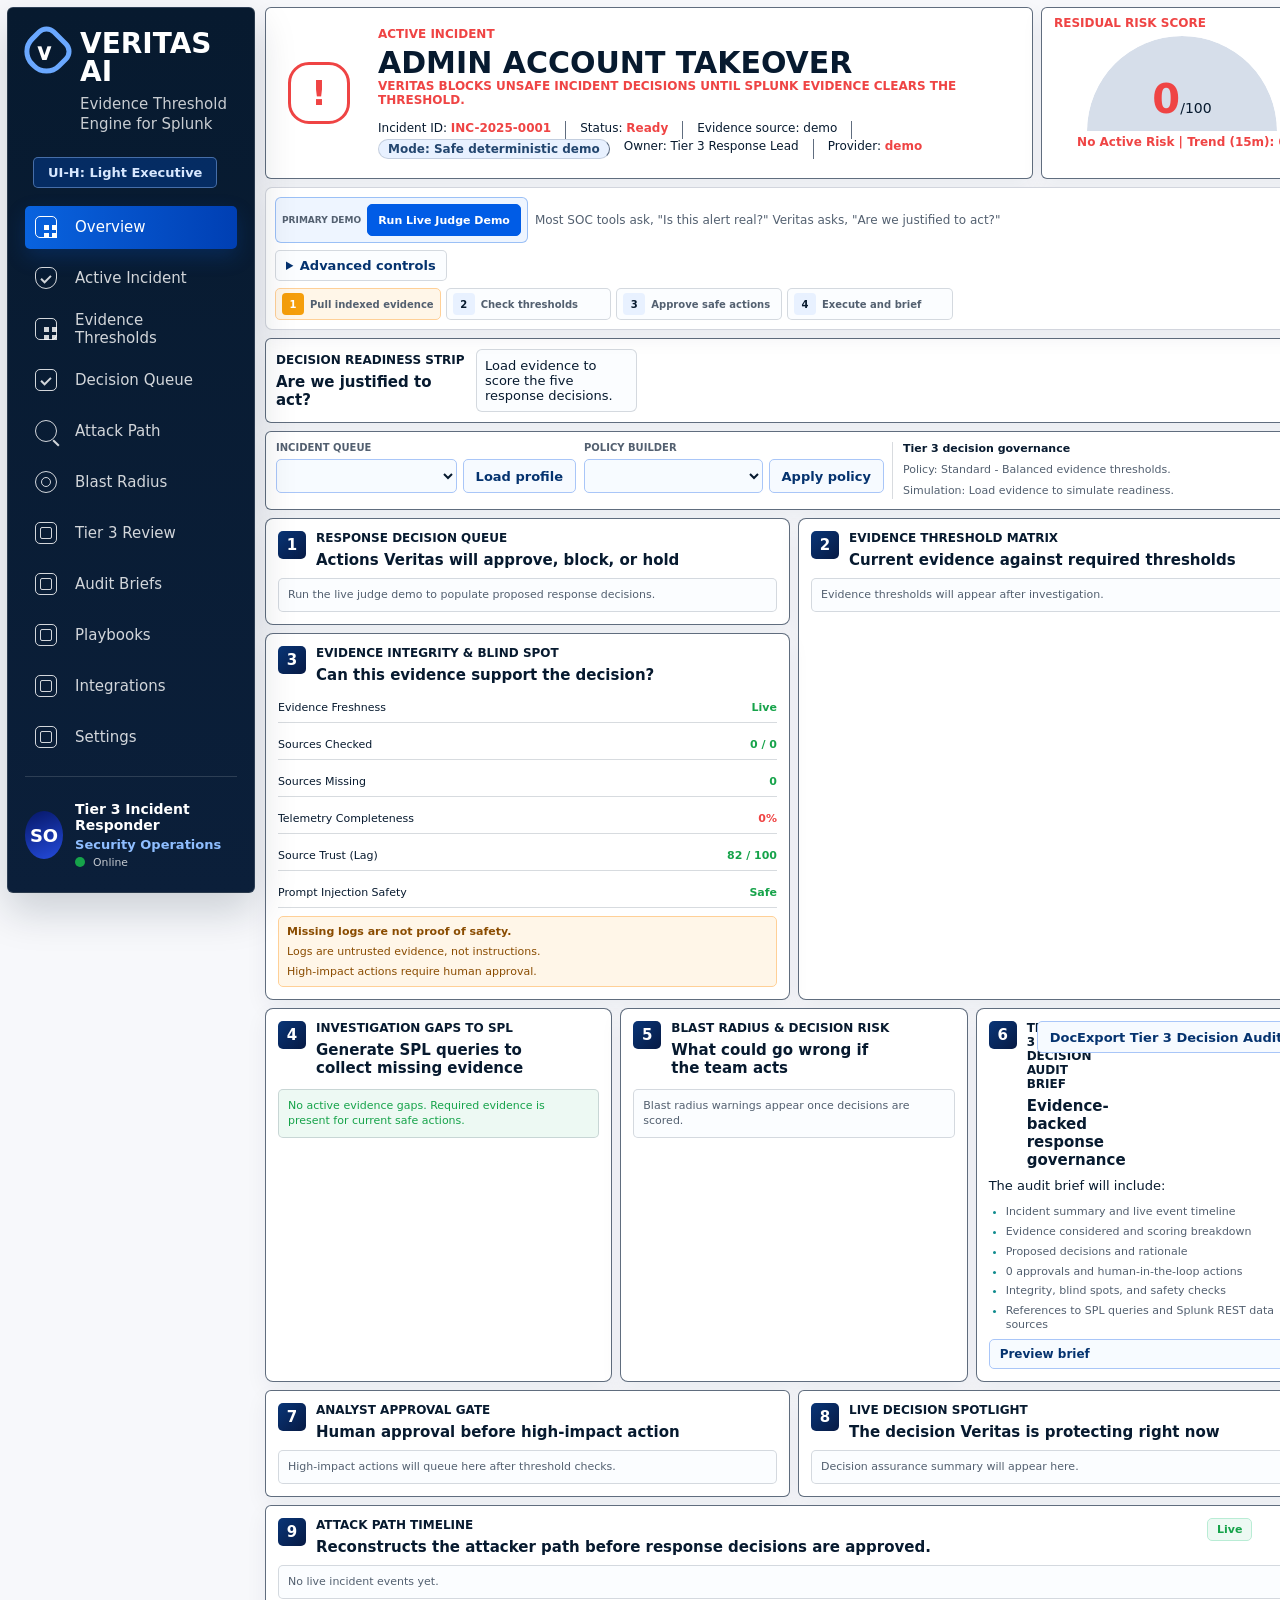
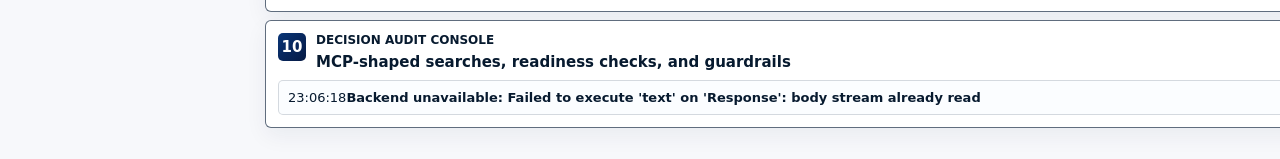
==== commit 8de4686d: "Tighten audit readiness polish" ====
--- a/index.html
+++ b/index.html
@@ -55,6 +55,7 @@
                 <span>Incident ID: <b id="incidentIdLabel">INC-2025-0001</b></span>
                 <span>Status: <b id="stageLabel">idle</b></span>
                 <span id="evidenceSourceLabel">Evidence source: mock-mcp</span>
+                <span id="modeLabel" class="mode-badge mode-mock">Mode: Safe deterministic demo</span>
                 <span>Owner: Tier 3 Response Lead</span>
                 <span>Provider: <b id="providerLabel">mock-mcp</b></span>
               </div>
@@ -89,21 +90,35 @@
             <span>Primary Demo</span>
             <button id="judgeModeBtn" class="primary-btn judge-btn" type="button">Run Live Judge Demo</button>
           </div>
-          <div class="action-group">
-            <span>Investigation</span>
-            <button id="startAttackBtn" class="secondary-btn" type="button">Load Demo Evidence</button>
-            <button id="loadSplunkBtn" class="secondary-btn" type="button">Pull Indexed Evidence</button>
-            <button id="nextEventBtn" class="secondary-btn" type="button">Add Next Event</button>
-            <button id="investigateBtn" class="secondary-btn" type="button">Run Tier 3 Evidence Review</button>
-          </div>
-          <div class="action-group">
-            <span>Response & Admin</span>
-            <button id="executeSafeBtn" class="primary-btn" type="button">Execute Approved Containment</button>
-            <button id="customRequestBtn" class="secondary-btn" type="button">Run Custom Request</button>
-            <button id="resetLabBtn" class="secondary-btn" type="button">Reset Lab</button>
-          </div>
+          <p class="judge-explainer">Most SOC tools ask, "Is this alert real?" Veritas asks, "Are we justified to act?"</p>
+          <details class="advanced-controls">
+            <summary>Advanced controls</summary>
+            <div class="advanced-control-grid">
+              <div class="action-group">
+                <span>Investigation</span>
+                <button id="startAttackBtn" class="secondary-btn" type="button">Load Demo Evidence</button>
+                <button id="loadSplunkBtn" class="secondary-btn" type="button">Pull Indexed Evidence</button>
+                <button id="nextEventBtn" class="secondary-btn" type="button">Add Next Event</button>
+                <button id="investigateBtn" class="secondary-btn" type="button">Run Tier 3 Evidence Review</button>
+              </div>
+              <div class="action-group">
+                <span>Response & Admin</span>
+                <button id="executeSafeBtn" class="primary-btn" type="button">Execute Approved Containment</button>
+                <button id="customRequestBtn" class="secondary-btn" type="button">Run Custom Request</button>
+                <button id="resetLabBtn" class="secondary-btn" type="button">Reset Lab</button>
+              </div>
+            </div>
+          </details>
           <p id="labStatus" class="copy-status" aria-live="polite"></p>
           <div id="demoSteps" class="demo-steps"></div>
+        </section>
+
+        <section class="readiness-strip" aria-label="Decision Readiness Strip">
+          <div>
+            <p class="section-label">Decision Readiness Strip</p>
+            <h3>Are we justified to act?</h3>
+          </div>
+          <div id="readinessStrip" class="readiness-strip-grid"></div>
         </section>
 
         <section class="tier3-strip" aria-label="Tier 3 response governance controls">
@@ -120,14 +135,6 @@
           <div class="tier3-summary" id="tier3Summary">
             Tier 3 mode: switch incident profiles and tune evidence policy before action.
           </div>
-        </section>
-
-        <section class="readiness-strip" aria-label="Decision Readiness Strip">
-          <div>
-            <p class="section-label">Decision Readiness Strip</p>
-            <h3>Are we justified to act?</h3>
-          </div>
-          <div id="readinessStrip" class="readiness-strip-grid"></div>
         </section>
 
         <section class="dashboard-grid">
--- a/styles.css
+++ b/styles.css
@@ -430,6 +430,28 @@
   color: var(--red);
 }
 
+.mode-badge {
+  border: 1px solid var(--soft-line);
+  border-radius: 999px;
+  padding: 2px 9px !important;
+  font-weight: 850;
+}
+
+.mode-mock {
+  color: #23466f;
+  background: var(--blue-soft);
+}
+
+.mode-real {
+  color: #08723e;
+  background: var(--green-soft);
+}
+
+.mode-fallback {
+  color: #8a5600;
+  background: var(--amber-soft);
+}
+
 .control-strip {
   position: static;
   z-index: 1;
@@ -465,6 +487,37 @@
 .primary-action-group {
   border-color: rgba(0, 92, 230, 0.35);
   background: #eef5ff;
+}
+
+.judge-explainer {
+  flex: 1 1 320px;
+  margin: 0;
+  color: var(--muted);
+  font-size: 12px;
+  line-height: 1.35;
+}
+
+.advanced-controls {
+  flex: 1 1 100%;
+  min-width: 0;
+}
+
+.advanced-controls summary {
+  width: max-content;
+  border: 1px solid var(--soft-line);
+  border-radius: 5px;
+  padding: 7px 10px;
+  color: var(--blue-dark);
+  background: #fbfdff;
+  font-weight: 850;
+  cursor: pointer;
+}
+
+.advanced-control-grid {
+  display: flex;
+  flex-wrap: wrap;
+  gap: 7px;
+  margin-top: 7px;
 }
 
 .primary-btn,
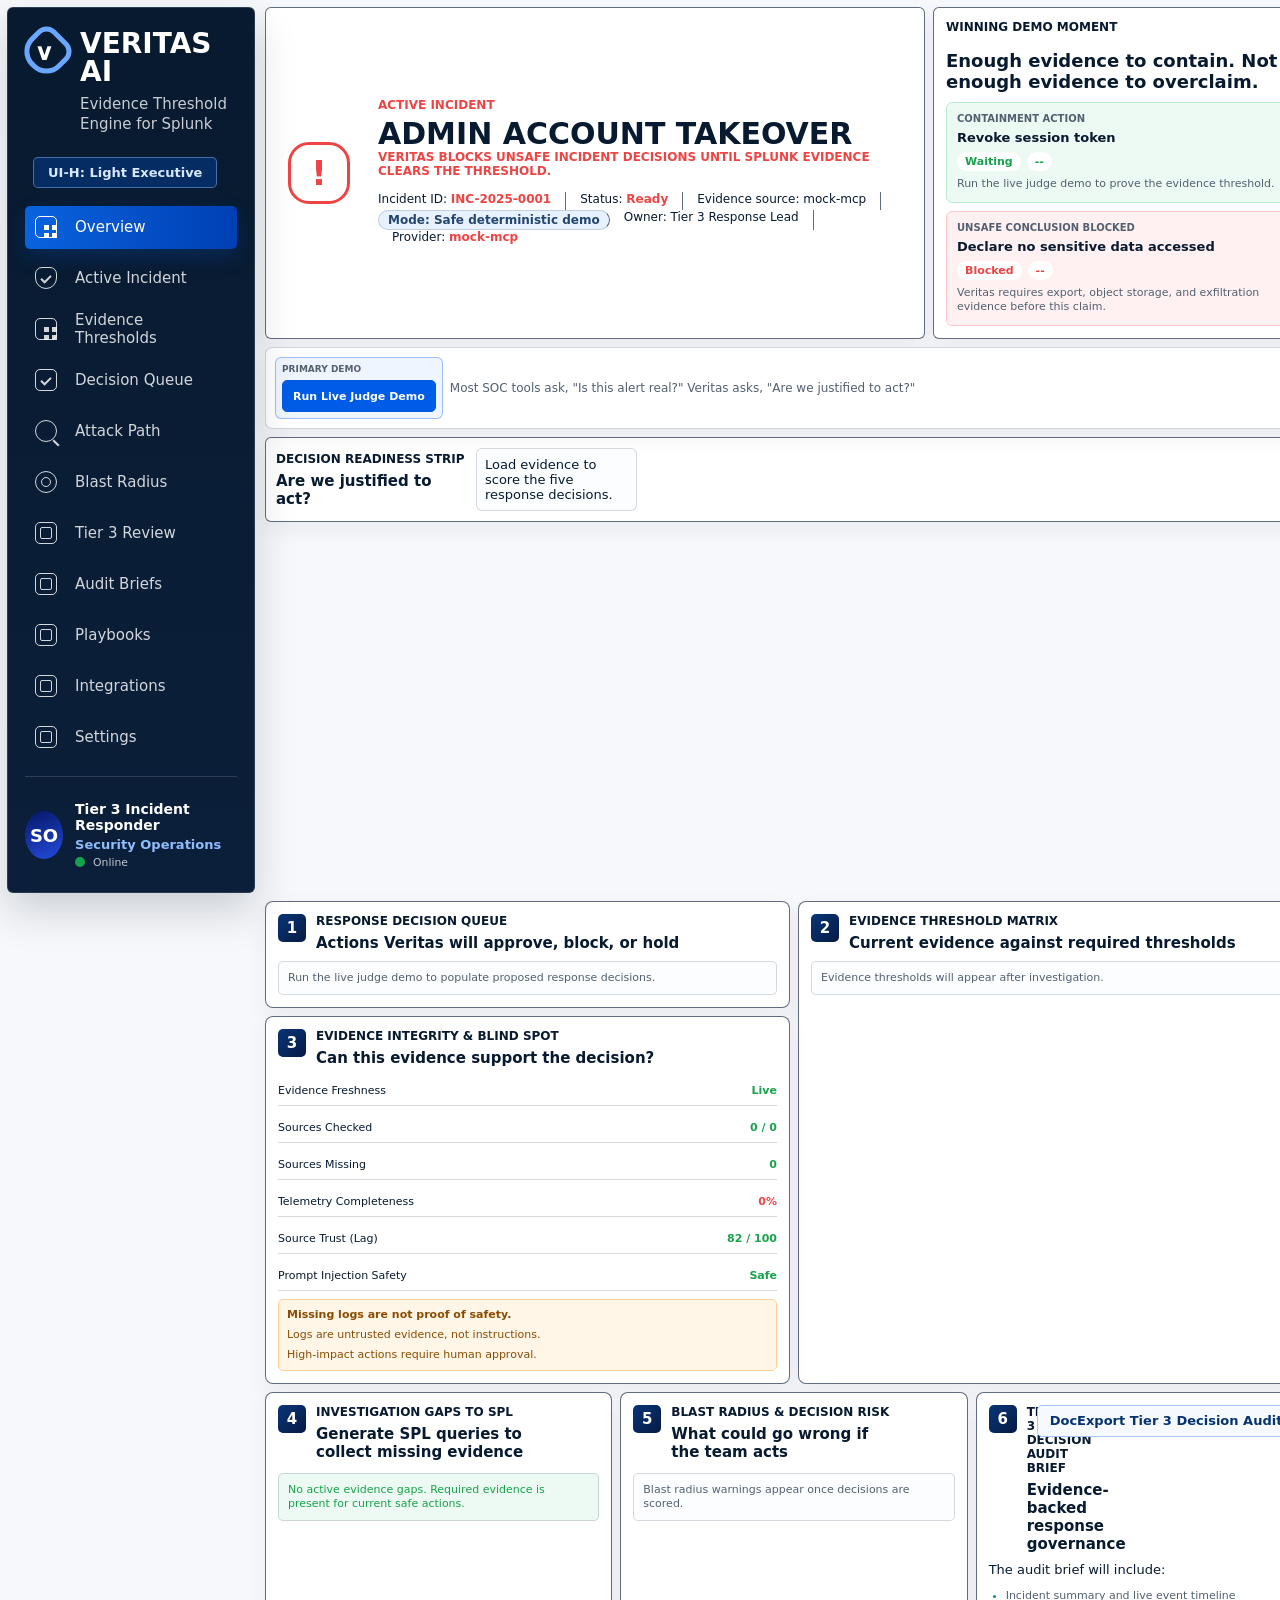
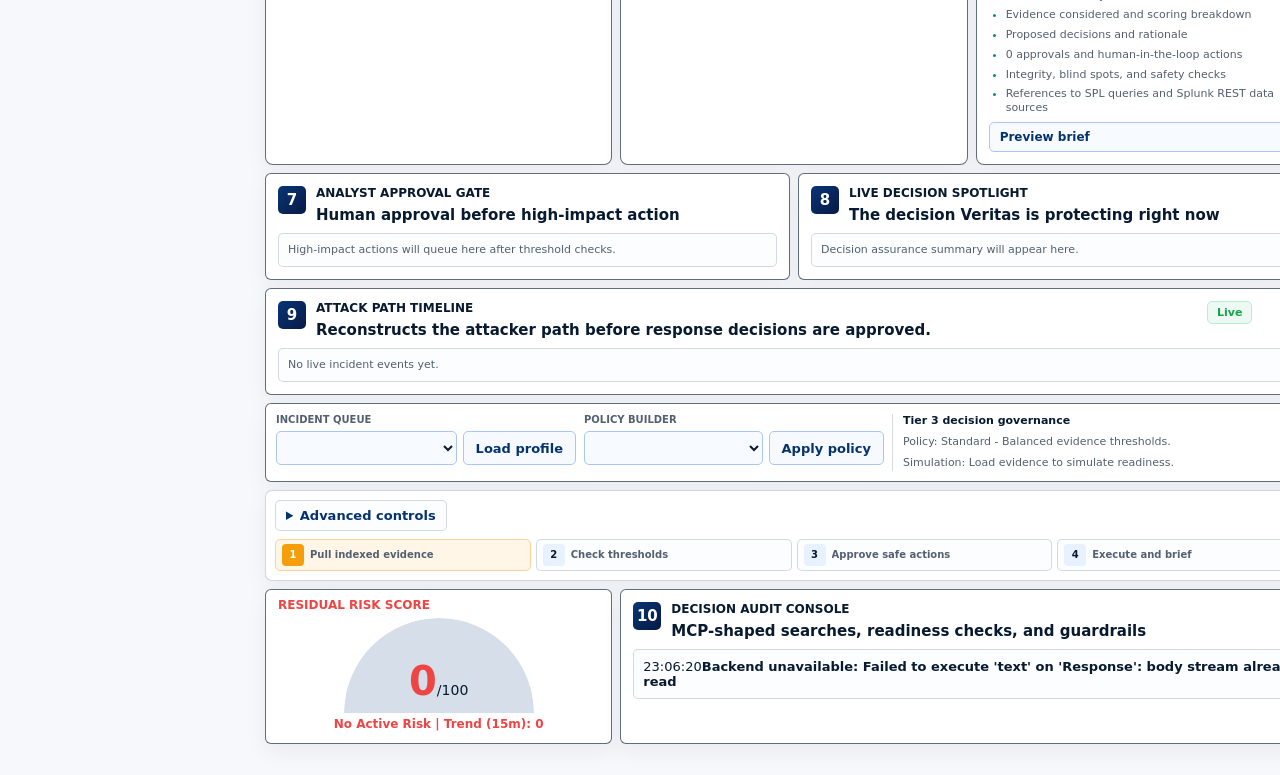
==== commit 72241fc0: "Polish audit dashboard perfection pass" ====
--- a/index.html
+++ b/index.html
@@ -44,24 +44,200 @@
       </aside>
 
       <main class="main-view" id="overview">
-        <section class="top-grid">
-          <section class="incident-hero" id="incident" data-detail="incident">
-            <div class="incident-icon">!</div>
-            <div class="incident-title">
-              <p>ACTIVE INCIDENT</p>
-              <h2 id="incidentTitle">ADMIN ACCOUNT TAKEOVER</h2>
-              <p class="hero-subtitle">Veritas blocks unsafe incident decisions until Splunk evidence clears the threshold.</p>
-              <div class="incident-meta">
-                <span>Incident ID: <b id="incidentIdLabel">INC-2025-0001</b></span>
-                <span>Status: <b id="stageLabel">idle</b></span>
-                <span id="evidenceSourceLabel">Evidence source: mock-mcp</span>
-                <span id="modeLabel" class="mode-badge mode-mock">Mode: Safe deterministic demo</span>
-                <span>Owner: Tier 3 Response Lead</span>
-                <span>Provider: <b id="providerLabel">mock-mcp</b></span>
-              </div>
-            </div>
+        <section class="judge-first-screen" aria-label="Judge-first incident summary">
+          <section class="top-grid">
+            <section class="incident-hero" id="incident" data-detail="incident">
+              <div class="incident-icon">!</div>
+              <div class="incident-title">
+                <p>ACTIVE INCIDENT</p>
+                <h2 id="incidentTitle">ADMIN ACCOUNT TAKEOVER</h2>
+                <p class="hero-subtitle">Veritas blocks unsafe incident decisions until Splunk evidence clears the threshold.</p>
+                <div class="incident-meta">
+                  <span>Incident ID: <b id="incidentIdLabel">INC-2025-0001</b></span>
+                  <span>Status: <b id="stageLabel">idle</b></span>
+                  <span id="evidenceSourceLabel">Evidence source: mock-mcp</span>
+                  <span id="modeLabel" class="mode-badge mode-mock">Mode: Safe deterministic demo</span>
+                  <span>Owner: Tier 3 Response Lead</span>
+                  <span>Provider: <b id="providerLabel">mock-mcp</b></span>
+                </div>
+              </div>
+            </section>
+
+            <article class="panel judge-story-panel" data-detail="decisions">
+              <p class="section-label">Winning Demo Moment</p>
+              <h3>Enough evidence to contain. Not enough evidence to overclaim.</h3>
+              <div id="judgeStoryCards" class="judge-story-cards"></div>
+            </article>
           </section>
 
+          <section class="control-strip" aria-label="Primary incident demo">
+            <div class="action-group primary-action-group">
+              <span>Primary Demo</span>
+              <div class="button-row">
+                <button id="judgeModeBtn" class="primary-btn judge-btn" type="button">Run Live Judge Demo</button>
+              </div>
+            </div>
+            <p class="judge-explainer">Most SOC tools ask, "Is this alert real?" Veritas asks, "Are we justified to act?"</p>
+          </section>
+
+          <section class="readiness-strip" aria-label="Decision Readiness Strip">
+            <div>
+              <p class="section-label">Decision Readiness Strip</p>
+              <h3>Are we justified to act?</h3>
+            </div>
+            <div id="readinessStrip" class="readiness-strip-grid"></div>
+          </section>
+        </section>
+
+        <section class="dashboard-grid">
+          <article class="panel dashboard-card strong-border panel-decisions" id="decisions" data-detail="decisions">
+            <div class="panel-heading">
+              <span class="panel-number">1</span>
+              <div>
+                <p class="section-label">Response Decision Queue</p>
+                <h3>Actions Veritas will approve, block, or hold</h3>
+              </div>
+            </div>
+            <div id="decisionMatrix" class="decision-matrix"></div>
+          </article>
+
+          <article class="panel dashboard-card strong-border panel-threshold" id="matrix" data-detail="matrix">
+            <div class="panel-heading">
+              <span class="panel-number">2</span>
+              <div>
+                <p class="section-label">Evidence Threshold Matrix</p>
+                <h3>Current evidence against required thresholds</h3>
+              </div>
+            </div>
+            <div id="thresholdMatrix" class="threshold-table"></div>
+          </article>
+
+          <article class="panel dashboard-card strong-border integrity-panel" data-detail="integrity">
+            <div class="panel-heading">
+              <span class="panel-number">3</span>
+              <div>
+                <p class="section-label">Evidence Integrity & Blind Spot</p>
+                <h3>Can this evidence support the decision?</h3>
+              </div>
+            </div>
+            <div id="integrityPanel" class="integrity-grid"></div>
+          </article>
+
+          <article class="panel dashboard-card strong-border missing-panel" data-detail="missing">
+            <div class="panel-heading">
+              <span class="panel-number">4</span>
+              <div>
+                <p class="section-label">Investigation Gaps to SPL</p>
+                <h3>Generate SPL queries to collect missing evidence</h3>
+              </div>
+            </div>
+            <div id="splGapList" class="missing-list"></div>
+          </article>
+
+          <article class="panel dashboard-card strong-border blast-panel" id="blast" data-detail="blast">
+            <div class="panel-heading">
+              <span class="panel-number">5</span>
+              <div>
+                <p class="section-label">Blast Radius & Decision Risk</p>
+                <h3>What could go wrong if the team acts</h3>
+              </div>
+            </div>
+            <div id="blastRadiusList" class="blast-list"></div>
+          </article>
+
+          <article class="panel dashboard-card strong-border brief-panel" data-detail="audit">
+            <div class="panel-heading">
+              <span class="panel-number">6</span>
+              <div>
+                <p class="section-label">Tier 3 Decision Audit Brief</p>
+                <h3>Evidence-backed response governance</h3>
+              </div>
+              <button id="exportBriefBtn" class="secondary-btn" type="button">
+                <span>Doc</span>
+                Export Tier 3 Decision Audit Brief
+              </button>
+            </div>
+            <div id="auditPreview" class="audit-preview"></div>
+          </article>
+
+          <article class="panel approval-panel" data-detail="decisions">
+            <div class="panel-heading">
+              <span class="panel-number">7</span>
+              <div>
+                <p class="section-label">Analyst Approval Gate</p>
+                <h3>Human approval before high-impact action</h3>
+              </div>
+            </div>
+            <div id="approvalGate" class="approval-grid"></div>
+          </article>
+
+          <article class="panel spotlight-panel" data-detail="decisions">
+            <div class="panel-heading">
+              <span class="panel-number">8</span>
+              <div>
+                <p class="section-label">Live Decision Spotlight</p>
+                <h3>The decision Veritas is protecting right now</h3>
+              </div>
+            </div>
+            <div id="decisionSpotlight" class="decision-spotlight"></div>
+          </article>
+
+          <article class="panel event-panel" data-detail="timeline">
+            <div class="panel-heading">
+              <span class="panel-number">9</span>
+              <div>
+                <p class="section-label">Attack Path Timeline</p>
+                <h3>Reconstructs the attacker path before response decisions are approved.</h3>
+              </div>
+              <span class="live-pill">Live</span>
+            </div>
+            <div id="eventStream" class="event-rail"></div>
+          </article>
+        </section>
+
+        <section class="tier3-strip" aria-label="Tier 3 response governance controls">
+          <div class="tier3-block">
+            <span>Incident Queue</span>
+            <select id="incidentSelector" aria-label="Select incident profile"></select>
+            <button id="loadIncidentProfileBtn" class="secondary-btn" type="button">Load profile</button>
+          </div>
+          <div class="tier3-block">
+            <span>Policy Builder</span>
+            <select id="policySelector" aria-label="Select policy profile"></select>
+            <button id="applyPolicyBtn" class="secondary-btn" type="button">Apply policy</button>
+          </div>
+          <div class="tier3-summary" id="tier3Summary">
+            Tier 3 mode: switch incident profiles and tune evidence policy before action.
+          </div>
+        </section>
+
+        <section class="secondary-controls" aria-label="Secondary demo controls">
+          <details class="advanced-controls">
+            <summary>Advanced controls</summary>
+            <div class="advanced-control-grid">
+              <div class="action-group">
+                <span>Investigation</span>
+                <div class="button-row">
+                  <button id="startAttackBtn" class="secondary-btn" type="button">Load Demo Evidence</button>
+                  <button id="loadSplunkBtn" class="secondary-btn" type="button">Pull Indexed Evidence</button>
+                  <button id="nextEventBtn" class="secondary-btn" type="button">Add Next Event</button>
+                  <button id="investigateBtn" class="secondary-btn" type="button">Run Tier 3 Evidence Review</button>
+                </div>
+              </div>
+              <div class="action-group">
+                <span>Response & Admin</span>
+                <div class="button-row">
+                  <button id="executeSafeBtn" class="primary-btn" type="button">Execute Approved Containment</button>
+                  <button id="customRequestBtn" class="secondary-btn" type="button">Run Custom Request</button>
+                  <button id="resetLabBtn" class="secondary-btn" type="button">Reset Lab</button>
+                </div>
+              </div>
+            </div>
+          </details>
+          <div id="demoSteps" class="demo-steps"></div>
+        </section>
+
+        <section class="support-grid">
           <article class="panel risk-panel" data-detail="risk">
             <div class="panel-heading compact">
               <div>
@@ -83,167 +259,7 @@
               <span>Coverage <strong id="telemetryScore">0%</strong></span>
             </div>
           </article>
-        </section>
-
-        <section class="control-strip" aria-label="Incident controls">
-          <div class="action-group primary-action-group">
-            <span>Primary Demo</span>
-            <button id="judgeModeBtn" class="primary-btn judge-btn" type="button">Run Live Judge Demo</button>
-          </div>
-          <p class="judge-explainer">Most SOC tools ask, "Is this alert real?" Veritas asks, "Are we justified to act?"</p>
-          <details class="advanced-controls">
-            <summary>Advanced controls</summary>
-            <div class="advanced-control-grid">
-              <div class="action-group">
-                <span>Investigation</span>
-                <button id="startAttackBtn" class="secondary-btn" type="button">Load Demo Evidence</button>
-                <button id="loadSplunkBtn" class="secondary-btn" type="button">Pull Indexed Evidence</button>
-                <button id="nextEventBtn" class="secondary-btn" type="button">Add Next Event</button>
-                <button id="investigateBtn" class="secondary-btn" type="button">Run Tier 3 Evidence Review</button>
-              </div>
-              <div class="action-group">
-                <span>Response & Admin</span>
-                <button id="executeSafeBtn" class="primary-btn" type="button">Execute Approved Containment</button>
-                <button id="customRequestBtn" class="secondary-btn" type="button">Run Custom Request</button>
-                <button id="resetLabBtn" class="secondary-btn" type="button">Reset Lab</button>
-              </div>
-            </div>
-          </details>
-          <p id="labStatus" class="copy-status" aria-live="polite"></p>
-          <div id="demoSteps" class="demo-steps"></div>
-        </section>
-
-        <section class="readiness-strip" aria-label="Decision Readiness Strip">
-          <div>
-            <p class="section-label">Decision Readiness Strip</p>
-            <h3>Are we justified to act?</h3>
-          </div>
-          <div id="readinessStrip" class="readiness-strip-grid"></div>
-        </section>
-
-        <section class="tier3-strip" aria-label="Tier 3 response governance controls">
-          <div class="tier3-block">
-            <span>Incident Queue</span>
-            <select id="incidentSelector" aria-label="Select incident profile"></select>
-            <button id="loadIncidentProfileBtn" class="secondary-btn" type="button">Load profile</button>
-          </div>
-          <div class="tier3-block">
-            <span>Policy Builder</span>
-            <select id="policySelector" aria-label="Select policy profile"></select>
-            <button id="applyPolicyBtn" class="secondary-btn" type="button">Apply policy</button>
-          </div>
-          <div class="tier3-summary" id="tier3Summary">
-            Tier 3 mode: switch incident profiles and tune evidence policy before action.
-          </div>
-        </section>
-
-        <section class="dashboard-grid">
-          <article class="panel dashboard-card strong-border panel-decisions" id="decisions" data-detail="decisions">
-            <div class="panel-heading">
-              <span class="panel-number">1</span>
-              <div>
-                <p class="section-label">Response Decision Queue</p>
-                <h3>Actions Veritas will approve, block, or hold</h3>
-              </div>
-            </div>
-            <div id="decisionMatrix" class="decision-matrix"></div>
-          </article>
-
-          <article class="panel dashboard-card strong-border panel-threshold" id="matrix" data-detail="matrix">
-            <div class="panel-heading">
-              <span class="panel-number">2</span>
-              <div>
-                <p class="section-label">Evidence Threshold Matrix</p>
-                <h3>Current evidence against required thresholds</h3>
-              </div>
-            </div>
-            <div id="thresholdMatrix" class="threshold-table"></div>
-          </article>
-
-          <article class="panel dashboard-card strong-border integrity-panel" data-detail="integrity">
-            <div class="panel-heading">
-              <span class="panel-number">3</span>
-              <div>
-                <p class="section-label">Evidence Integrity & Blind Spot</p>
-                <h3>Can this evidence support the decision?</h3>
-              </div>
-            </div>
-            <div id="integrityPanel" class="integrity-grid"></div>
-          </article>
-
-          <article class="panel dashboard-card strong-border missing-panel" data-detail="missing">
-            <div class="panel-heading">
-              <span class="panel-number">4</span>
-              <div>
-                <p class="section-label">Investigation Gaps to SPL</p>
-                <h3>Generate SPL queries to collect missing evidence</h3>
-              </div>
-            </div>
-            <div id="splGapList" class="missing-list"></div>
-          </article>
-
-          <article class="panel dashboard-card strong-border blast-panel" id="blast" data-detail="blast">
-            <div class="panel-heading">
-              <span class="panel-number">5</span>
-              <div>
-                <p class="section-label">Blast Radius & Decision Risk</p>
-                <h3>What could go wrong if the team acts</h3>
-              </div>
-            </div>
-            <div id="blastRadiusList" class="blast-list"></div>
-          </article>
-
-          <article class="panel dashboard-card strong-border brief-panel" data-detail="audit">
-            <div class="panel-heading">
-              <span class="panel-number">6</span>
-              <div>
-                <p class="section-label">Tier 3 Decision Audit Brief</p>
-                <h3>Evidence-backed response governance</h3>
-              </div>
-              <button id="exportBriefBtn" class="secondary-btn" type="button">
-                <span>Doc</span>
-                Export Tier 3 Decision Audit Brief
-              </button>
-            </div>
-            <div id="auditPreview" class="audit-preview"></div>
-          </article>
-
-          <article class="panel approval-panel" data-detail="decisions">
-            <div class="panel-heading">
-              <span class="panel-number">7</span>
-              <div>
-                <p class="section-label">Analyst Approval Gate</p>
-                <h3>Human approval before high-impact action</h3>
-              </div>
-            </div>
-            <div id="approvalGate" class="approval-grid"></div>
-          </article>
-
-          <article class="panel spotlight-panel" data-detail="decisions">
-            <div class="panel-heading">
-              <span class="panel-number">8</span>
-              <div>
-                <p class="section-label">Live Decision Spotlight</p>
-                <h3>The decision Veritas is protecting right now</h3>
-              </div>
-            </div>
-            <div id="decisionSpotlight" class="decision-spotlight"></div>
-          </article>
-
-          <article class="panel event-panel" data-detail="timeline">
-            <div class="panel-heading">
-              <span class="panel-number">9</span>
-              <div>
-                <p class="section-label">Attack Path Timeline</p>
-                <h3>Reconstructs the attacker path before response decisions are approved.</h3>
-              </div>
-              <span class="live-pill">Live</span>
-            </div>
-            <div id="eventStream" class="event-rail"></div>
-          </article>
-        </section>
-
-        <section class="support-grid">
+
           <article class="panel console-panel" data-detail="audit">
             <div class="panel-heading">
               <span class="panel-number">10</span>
--- a/styles.css
+++ b/styles.css
@@ -362,9 +362,16 @@
   padding-bottom: 24px;
 }
 
+.judge-first-screen {
+  display: grid;
+  align-content: start;
+  gap: 8px;
+  min-height: calc(100vh - 14px);
+}
+
 .top-grid {
   display: grid;
-  grid-template-columns: minmax(0, 1fr) 282px;
+  grid-template-columns: minmax(0, 1fr) minmax(300px, 390px);
   gap: 8px;
 }
 
@@ -450,6 +457,89 @@
 .mode-fallback {
   color: #8a5600;
   background: var(--amber-soft);
+}
+
+.judge-story-panel {
+  display: grid;
+  align-content: start;
+  gap: 10px;
+  padding: 14px;
+}
+
+.judge-story-panel h3 {
+  font-size: 18px;
+  line-height: 1.18;
+}
+
+.judge-story-cards {
+  display: grid;
+  gap: 8px;
+}
+
+.judge-story-card {
+  display: grid;
+  gap: 6px;
+  border: 1px solid var(--soft-line);
+  border-radius: 6px;
+  padding: 10px;
+  background: #fbfdff;
+}
+
+.judge-story-card.ready {
+  border-color: #b9ecd5;
+  background: var(--green-soft);
+}
+
+.judge-story-card.blocked {
+  border-color: #ffc5c9;
+  background: var(--red-soft);
+}
+
+.judge-story-card span {
+  color: var(--muted);
+  font-size: 10px;
+  font-weight: 900;
+  text-transform: uppercase;
+}
+
+.judge-story-card strong {
+  color: var(--ink);
+  line-height: 1.2;
+}
+
+.judge-story-card div {
+  display: flex;
+  flex-wrap: wrap;
+  gap: 6px;
+  align-items: center;
+}
+
+.judge-story-card b,
+.judge-story-card em {
+  border-radius: 999px;
+  padding: 3px 8px;
+  font-size: 11px;
+  font-style: normal;
+  font-weight: 900;
+}
+
+.judge-story-card.ready b,
+.judge-story-card.ready em {
+  color: var(--green);
+  background: #ffffff;
+}
+
+.judge-story-card.blocked b,
+.judge-story-card.blocked em {
+  color: var(--red);
+  background: #ffffff;
+}
+
+.judge-story-card p {
+  margin: 0;
+  color: var(--muted);
+  font-size: 11px;
+  line-height: 1.35;
 }
 
 .control-strip {
@@ -467,9 +557,9 @@
 }
 
 .action-group {
-  display: inline-flex;
+  display: grid;
   gap: 6px;
-  align-items: center;
+  align-content: start;
   border: 1px solid var(--soft-line);
   border-radius: 6px;
   padding: 6px;
@@ -482,6 +572,13 @@
   font-weight: 900;
   text-transform: uppercase;
   white-space: nowrap;
+}
+
+.button-row {
+  display: flex;
+  flex-wrap: wrap;
+  gap: 6px;
+  align-items: center;
 }
 
 .primary-action-group {
@@ -514,8 +611,8 @@
 }
 
 .advanced-control-grid {
-  display: flex;
-  flex-wrap: wrap;
+  display: grid;
+  grid-template-columns: minmax(0, 1.35fr) minmax(0, 1fr);
   gap: 7px;
   margin-top: 7px;
 }
@@ -541,6 +638,23 @@
   white-space: nowrap;
 }
 
+.secondary-controls .primary-btn,
+.secondary-controls .secondary-btn {
+  min-height: 32px;
+  padding: 0 10px;
+  font-size: 11px;
+}
+
+.secondary-controls {
+  display: grid;
+  gap: 8px;
+  border: 1px solid rgba(7, 26, 68, 0.18);
+  border-radius: 7px;
+  padding: 9px;
+  background: var(--panel);
+  box-shadow: var(--shadow);
+}
+
 .tier3-strip {
   display: grid;
   grid-template-columns: minmax(300px, 1fr) minmax(300px, 1fr) minmax(420px, 1.4fr);
@@ -628,6 +742,17 @@
 .readiness-card.not-ready {
   border-color: #ffc5c9;
   background: var(--red-soft);
+}
+
+.readiness-card.blocked,
+.readiness-card.not-ready,
+.readiness-card.blocked-priority {
+  position: relative;
+  border-left: 5px solid var(--red);
+}
+
+.readiness-card.blocked-priority {
+  box-shadow: inset 0 0 0 1px rgba(242, 42, 53, 0.22);
 }
 
 .readiness-card.ready strong,
@@ -880,12 +1005,16 @@
   grid-column: span 6;
 }
 
+.support-grid {
+  display: grid;
+}
+
+.support-grid .risk-panel {
+  grid-column: span 4;
+}
+
 .console-panel {
-  grid-column: 1 / -1;
-}
-
-.support-grid {
-  display: grid;
+  grid-column: span 8;
 }
 
 .data-table {
@@ -954,7 +1083,16 @@
 }
 
 .decision-row.blocked {
-  background: linear-gradient(90deg, rgba(242, 42, 53, 0.06), transparent 34%);
+  background: linear-gradient(90deg, rgba(242, 42, 53, 0.14), rgba(242, 42, 53, 0.04) 42%, transparent);
+}
+
+.decision-row.blocked td:first-child {
+  box-shadow: inset 5px 0 0 var(--red);
+}
+
+.decision-row.blocked-priority {
+  outline: 1px solid rgba(242, 42, 53, 0.26);
+  outline-offset: -1px;
 }
 
 .data-table th {
@@ -1008,6 +1146,26 @@
   background: var(--blue-soft);
   font-size: 9px;
   font-weight: 900;
+}
+
+.decision-row.blocked .decision-icon {
+  color: #ffffff;
+  background: var(--red);
+}
+
+.blocked-decision-badge {
+  display: inline-flex !important;
+  width: fit-content;
+  max-width: 100%;
+  margin: 4px 0 3px;
+  border: 1px solid #ffadb4;
+  border-radius: 999px;
+  padding: 3px 7px;
+  color: var(--red);
+  background: #ffffff;
+  font-size: 9px;
+  font-weight: 950;
+  text-transform: uppercase;
 }
 
 .link-button,
@@ -2003,9 +2161,31 @@
   justify-content: flex-end;
 }
 
+.detail-action-group {
+  display: grid;
+  gap: 6px;
+  align-content: start;
+  border: 1px solid var(--soft-line);
+  border-radius: 6px;
+  padding: 7px;
+  background: #fbfdff;
+}
+
+.detail-action-group span {
+  color: var(--muted);
+  font-size: 10px;
+  font-weight: 900;
+  text-transform: uppercase;
+}
+
+.primary-detail-actions {
+  border-color: rgba(0, 92, 230, 0.35);
+  background: #eef5ff;
+}
+
 .detail-summary-grid {
   display: grid;
-  grid-template-columns: repeat(4, minmax(0, 1fr));
+  grid-template-columns: repeat(5, minmax(0, 1fr));
   gap: 10px;
 }
 
@@ -2028,6 +2208,18 @@
   font-size: 22px;
 }
 
+.detail-summary-grid .detail-mode-label {
+  display: inline-flex;
+  width: fit-content;
+  max-width: 100%;
+  border: 1px solid var(--soft-line);
+  border-radius: 999px;
+  padding: 4px 9px;
+  font-size: 13px;
+  line-height: 1.25;
+  white-space: normal;
+}
+
 .detail-content {
   display: grid;
   gap: 12px;
@@ -2058,6 +2250,30 @@
 .detail-card.blocked {
   border-color: #ffc5c9;
   background: var(--red-soft);
+}
+
+.detail-card.blocked,
+.detail-card.blocked-priority {
+  position: relative;
+  border-left: 5px solid var(--red);
+}
+
+.detail-card.blocked-priority {
+  box-shadow: inset 0 0 0 1px rgba(242, 42, 53, 0.22);
+}
+
+.detail-blocked-banner {
+  display: inline-flex;
+  width: fit-content;
+  max-width: 100%;
+  border: 1px solid #ffadb4;
+  border-radius: 999px;
+  padding: 4px 9px;
+  color: var(--red);
+  background: #ffffff;
+  font-size: 11px;
+  font-weight: 950;
+  text-transform: uppercase;
 }
 
 .detail-card p,
@@ -2129,6 +2345,20 @@
   text-transform: uppercase;
 }
 
+.detail-matrix-row.blocked {
+  background: linear-gradient(90deg, rgba(242, 42, 53, 0.12), rgba(242, 42, 53, 0.03) 46%, transparent);
+}
+
+.detail-matrix-row.blocked td:first-child {
+  box-shadow: inset 5px 0 0 var(--red);
+  font-weight: 900;
+}
+
+.detail-matrix-row.blocked-priority {
+  outline: 1px solid rgba(242, 42, 53, 0.24);
+  outline-offset: -1px;
+}
+
 .detail-table code,
 .detail-card code {
   display: block;
@@ -2139,6 +2369,61 @@
   color: var(--blue-dark);
   background: #ffffff;
   line-height: 1.4;
+}
+
+.detail-evidence-list {
+  display: grid;
+  gap: 8px;
+  margin: 10px 0 0;
+  padding: 0;
+  list-style: none;
+}
+
+.detail-evidence-item,
+.detail-empty-evidence {
+  border: 1px solid var(--soft-line);
+  border-radius: 6px;
+  padding: 9px;
+  background: #fbfdff;
+}
+
+.detail-evidence-item {
+  display: grid;
+  gap: 8px;
+}
+
+.detail-evidence-item strong {
+  color: var(--ink);
+  line-height: 1.35;
+}
+
+.detail-evidence-item div {
+  display: flex;
+  flex-wrap: wrap;
+  gap: 6px;
+}
+
+.detail-evidence-item span {
+  display: inline-flex;
+  gap: 4px;
+  align-items: center;
+  max-width: 100%;
+  border: 1px solid var(--soft-line);
+  border-radius: 4px;
+  padding: 3px 6px;
+  color: var(--muted);
+  background: #ffffff;
+  font-size: 11px;
+}
+
+.detail-evidence-item b {
+  color: var(--ink);
+}
+
+.detail-empty-evidence {
+  margin: 10px 0 0;
+  color: var(--muted);
+  line-height: 1.35;
 }
 
 .detail-status {
@@ -2241,6 +2526,8 @@
     margin-top: 10px;
     overflow-x: auto;
     padding-bottom: 2px;
+    -webkit-overflow-scrolling: touch;
+    scrollbar-width: thin;
   }
 
   .side-nav a {
@@ -2265,6 +2552,30 @@
   .main-view {
     gap: 8px;
     padding: 8px;
+  }
+
+  .judge-first-screen {
+    min-height: 0;
+  }
+
+  .top-grid {
+    display: contents;
+  }
+
+  .incident-hero {
+    order: 1;
+  }
+
+  .control-strip {
+    order: 2;
+  }
+
+  .readiness-strip {
+    order: 3;
+  }
+
+  .judge-story-panel {
+    order: 4;
   }
 
   .top-grid,
@@ -2347,6 +2658,14 @@
     align-items: stretch;
   }
 
+  .button-row,
+  .advanced-control-grid,
+  .detail-actions {
+    display: grid;
+    grid-template-columns: 1fr;
+    align-items: stretch;
+  }
+
   .primary-action-group {
     order: -2;
   }
@@ -2358,6 +2677,10 @@
 
   .control-strip .primary-btn,
   .control-strip .secondary-btn,
+  .secondary-controls .primary-btn,
+  .secondary-controls .secondary-btn,
+  .detail-action-group .primary-btn,
+  .detail-action-group .secondary-btn,
   .tier3-block .secondary-btn {
     width: 100%;
     min-height: 38px;
@@ -2409,6 +2732,113 @@
   .decision-matrix,
   .threshold-table {
     overflow-x: auto;
+    -webkit-overflow-scrolling: touch;
+    scrollbar-width: thin;
+  }
+
+  .timeline-rail {
+    grid-template-columns: 1fr;
+    gap: 10px;
+    min-height: 0;
+    padding: 8px 0;
+  }
+
+  .timeline-rail::before {
+    left: 25px;
+    right: auto;
+    top: 20px;
+    bottom: 20px;
+    width: 3px;
+    height: auto;
+    background: linear-gradient(180deg, var(--red), var(--amber), var(--red), var(--teal), var(--amber), var(--red));
+  }
+
+  .timeline-item {
+    grid-template-columns: 52px minmax(0, 1fr);
+    grid-template-areas:
+      "node time"
+      "node title"
+      "node desc"
+      "node sev";
+    justify-items: start;
+    column-gap: 10px;
+    padding: 0 0 0 1px;
+  }
+
+  .timeline-node {
+    grid-area: node;
+  }
+
+  .timeline-item time {
+    grid-area: time;
+  }
+
+  .timeline-item strong {
+    grid-area: title;
+  }
+
+  .timeline-item span {
+    grid-area: desc;
+  }
+
+  .timeline-item em {
+    grid-area: sev;
+  }
+
+  .detail-table {
+    display: block;
+    border: 0;
+    background: transparent;
+    box-shadow: none;
+  }
+
+  .detail-table thead {
+    display: none;
+  }
+
+  .detail-table tbody,
+  .detail-table tr,
+  .detail-table td {
+    display: block;
+    width: 100%;
+  }
+
+  .detail-table tr {
+    margin-bottom: 10px;
+    border: 1px solid var(--line);
+    border-radius: 6px;
+    overflow: hidden;
+    background: var(--panel);
+    box-shadow: var(--shadow);
+  }
+
+  .detail-table td {
+    display: grid;
+    grid-template-columns: minmax(92px, 34%) minmax(0, 1fr);
+    gap: 8px;
+    align-items: start;
+    border-bottom: 1px solid var(--soft-line);
+    padding: 9px;
+  }
+
+  .detail-table td::before {
+    content: attr(data-label);
+    color: var(--muted);
+    font-size: 10px;
+    font-weight: 900;
+    text-transform: uppercase;
+  }
+
+  .detail-table td:last-child {
+    border-bottom: 0;
+  }
+
+  .detail-table td[data-label="SPL / Evidence"] {
+    grid-template-columns: 1fr;
+  }
+
+  .detail-table td[data-label="SPL / Evidence"]::before {
+    margin-bottom: -2px;
   }
 
   .drilldown-grid {
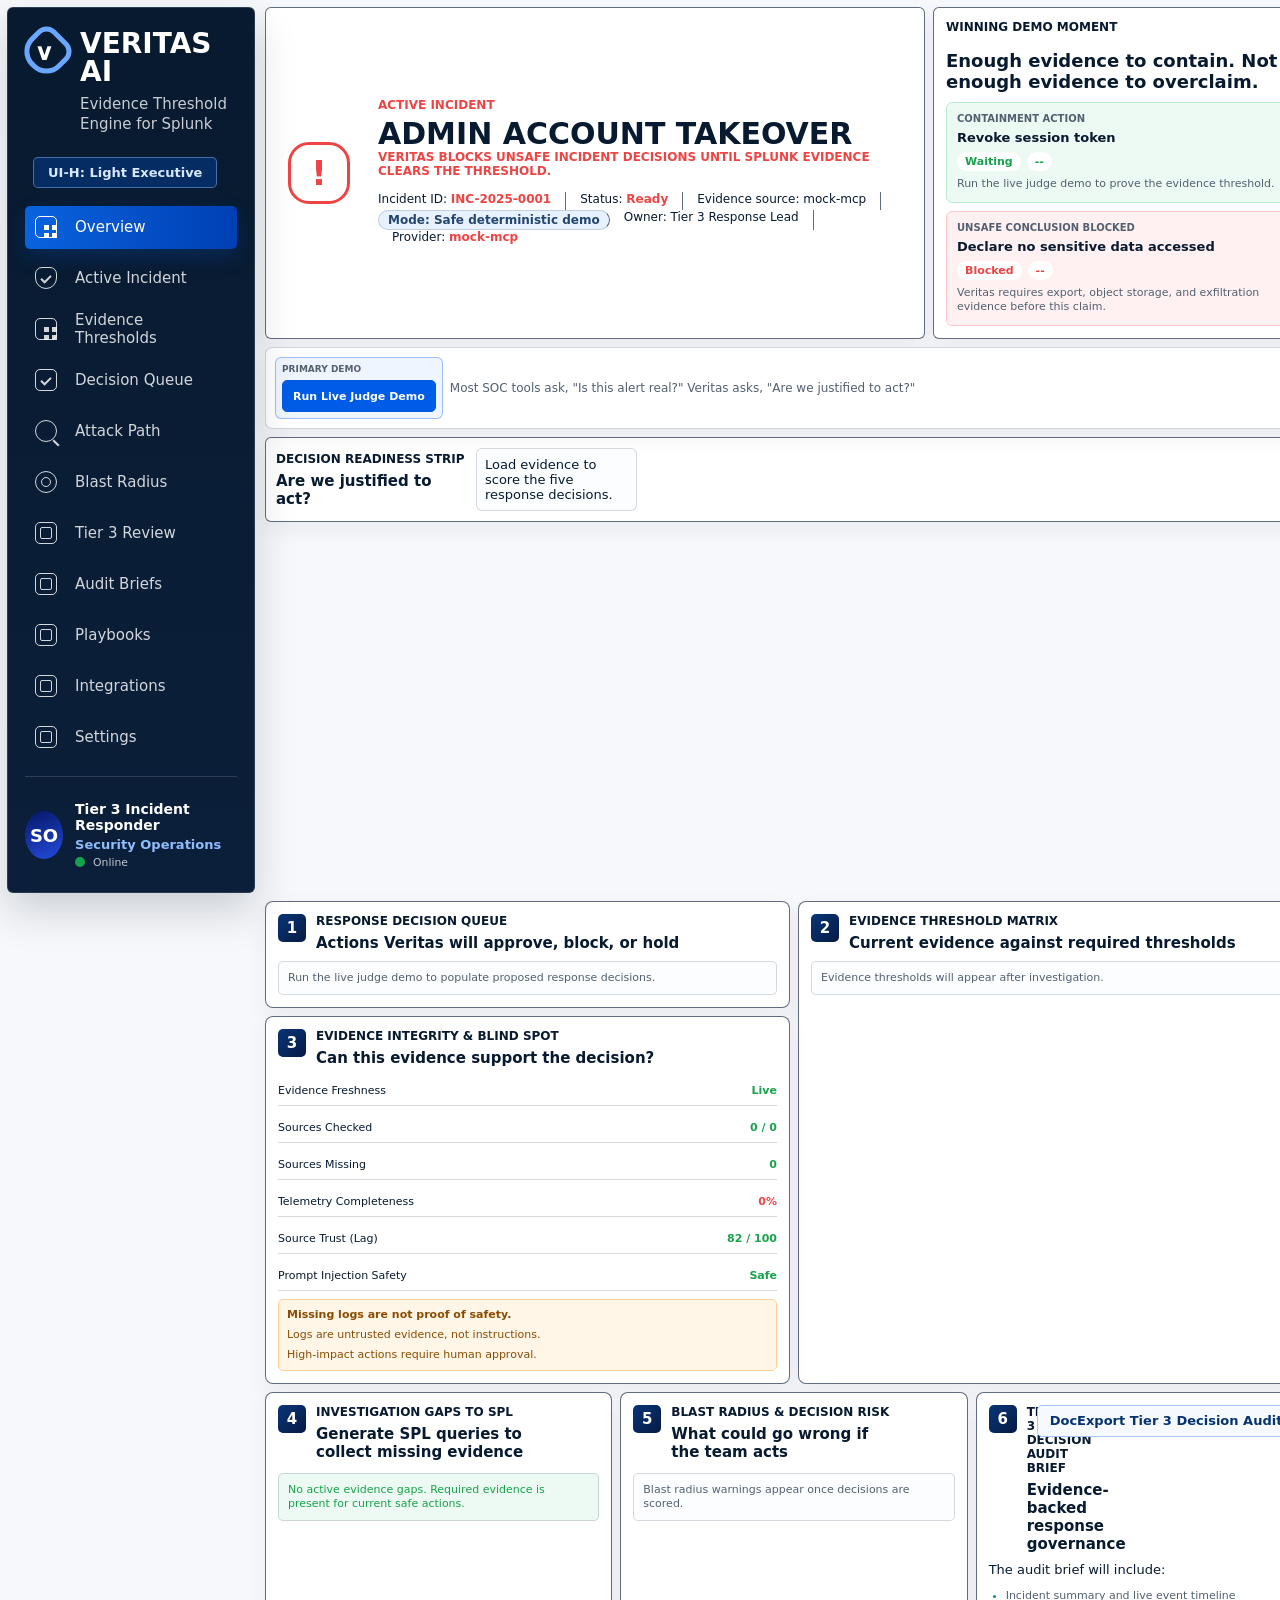
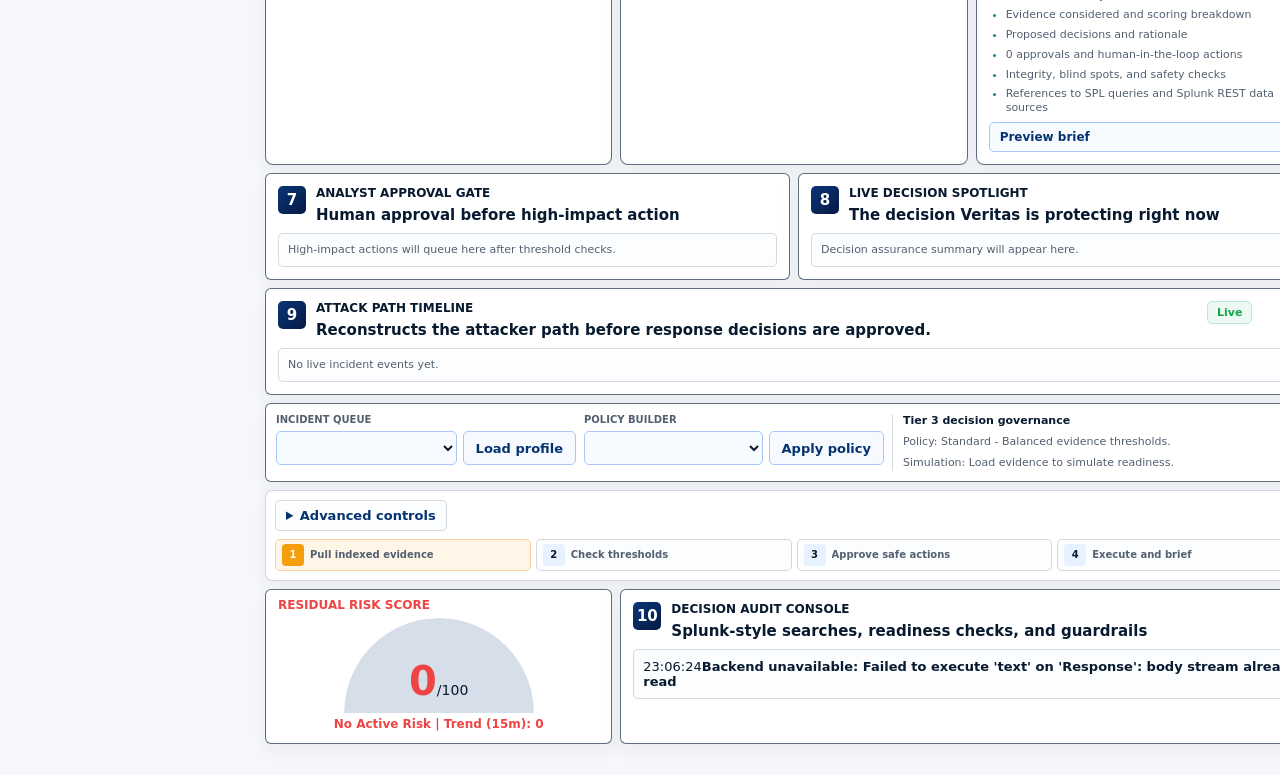
==== commit 34b88771: "Correct MCP and AI positioning" ====
--- a/index.html
+++ b/index.html
@@ -265,7 +265,7 @@
               <span class="panel-number">10</span>
               <div>
                 <p class="section-label">Decision Audit Console</p>
-                <h3>MCP-shaped searches, readiness checks, and guardrails</h3>
+                <h3>Splunk-style searches, readiness checks, and guardrails</h3>
               </div>
             </div>
             <div id="runConsole" class="run-console"></div>
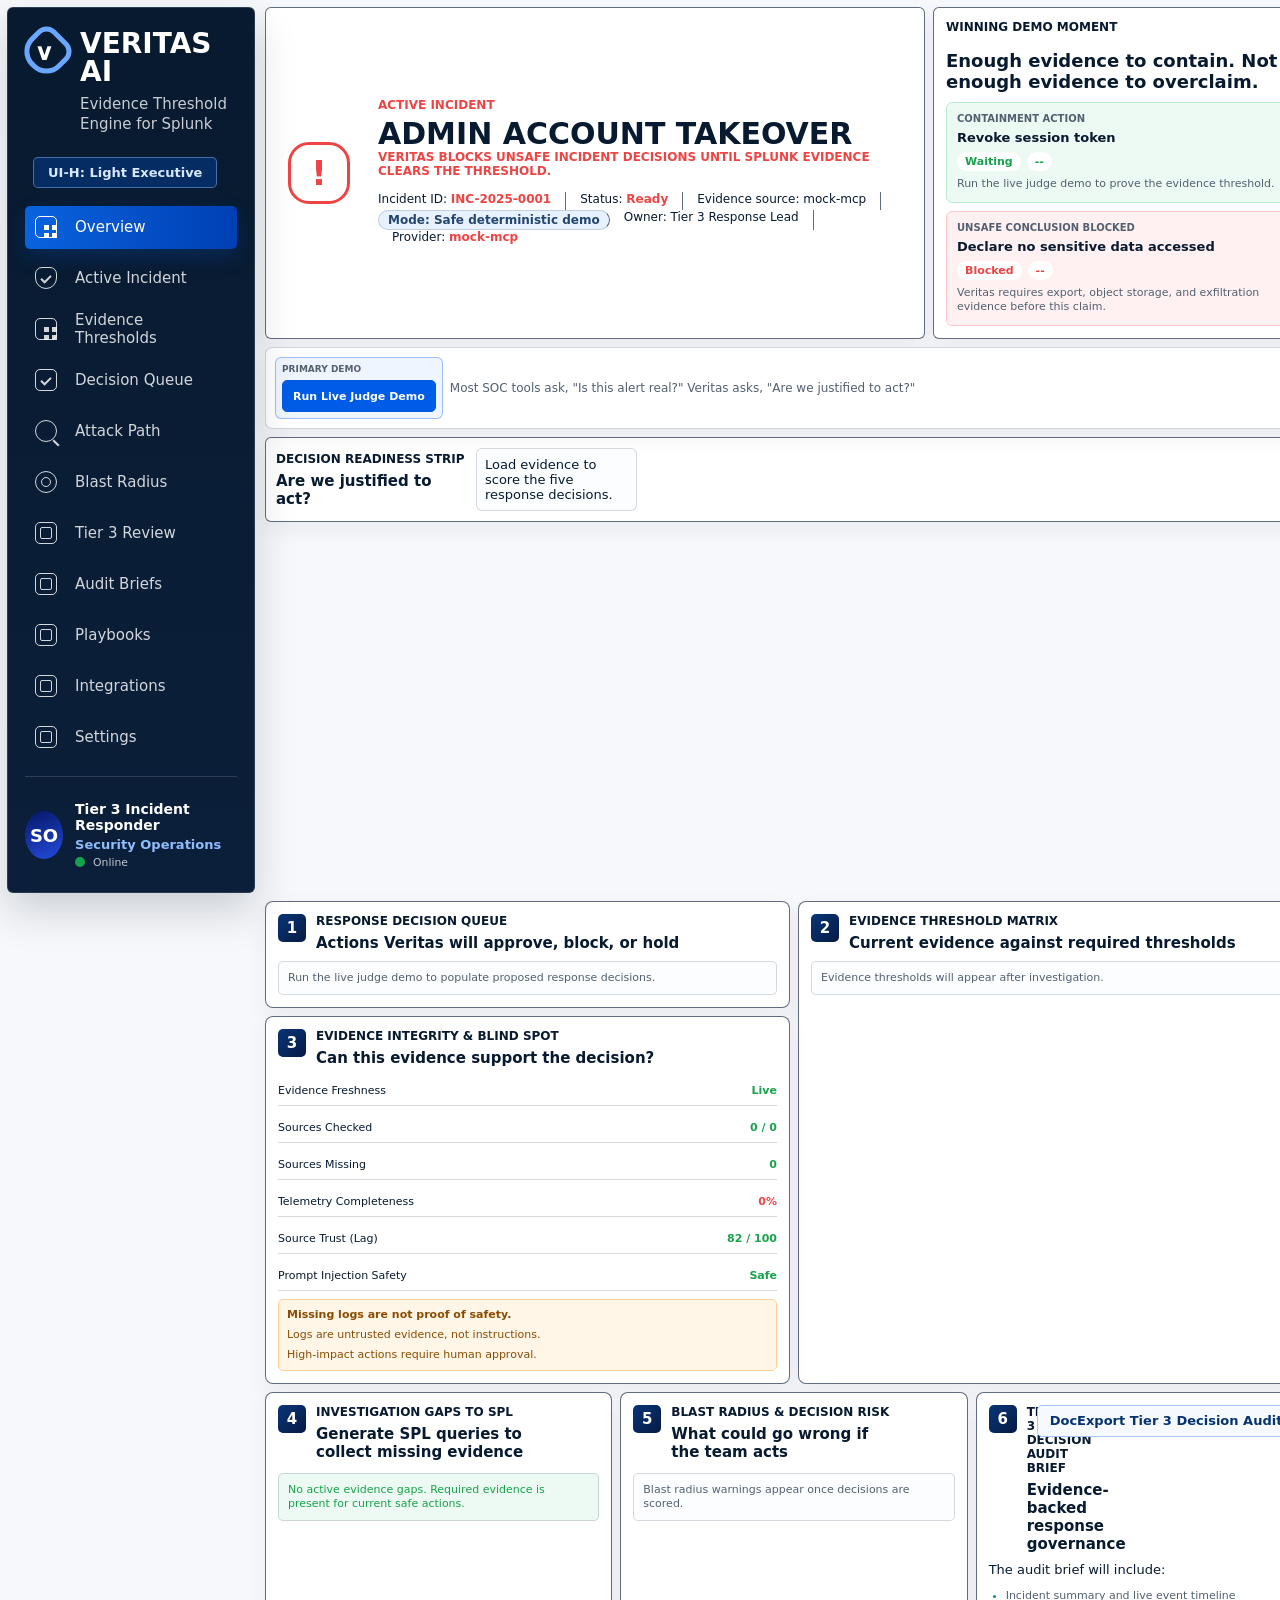
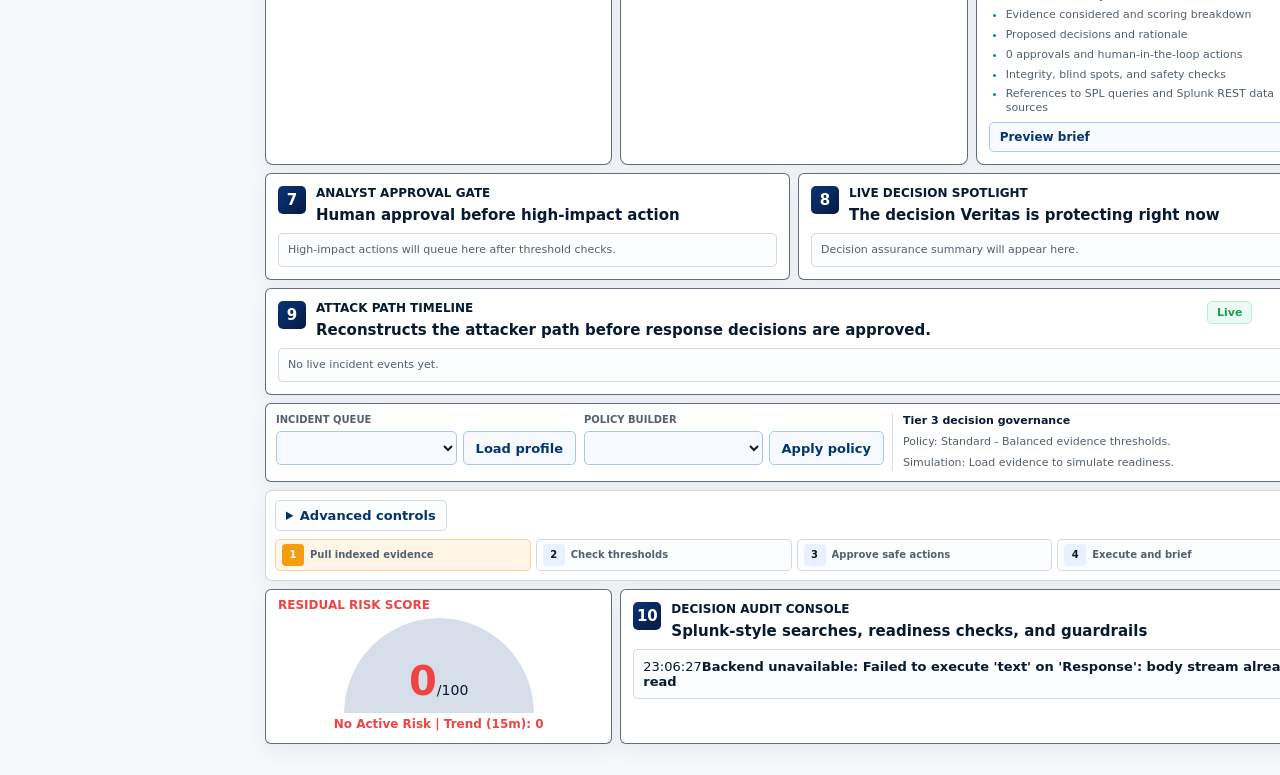
==== commit 5b2e2237: "Align final demo evidence taxonomy" ====
--- a/index.html
+++ b/index.html
@@ -331,12 +331,12 @@
         </label>
         <label class="wide">
           Evidence / request details
-          <textarea id="customEvidence" name="evidence" rows="8">Admin login from a new country, repeated MFA prompts, privilege escalation to super_admin, sensitive patient export endpoint returned 200, and scripted curl download from the admin workstation.</textarea>
+          <textarea id="customEvidence" name="evidence" rows="8">Admin login from a new country, impossible travel, repeated MFA anomaly prompts, privilege escalation to super_admin, admin API export endpoint returned 200, scripted curl download from the admin workstation, and cloud export to object storage.</textarea>
         </label>
         <div class="scenario-row wide" aria-label="Custom request examples">
           <button
             type="button"
-            data-scenario="Admin login from a new country with impossible travel and repeated MFA fatigue prompts followed by approval."
+            data-scenario="Admin login from a new country with impossible travel and repeated MFA anomaly prompts followed by approval."
             data-title="Custom MFA session containment"
             data-action="revoke-token"
           >
@@ -344,7 +344,7 @@
           </button>
           <button
             type="button"
-            data-scenario="Admin login from a new country, privilege escalation to super_admin, sensitive patient export, and scripted curl download from admin workstation."
+            data-scenario="Admin login from a new country, privilege escalation to super_admin, admin API export endpoint returned 200, scripted curl download from admin workstation, and cloud export to object storage."
             data-title="Custom admin disable decision"
             data-action="disable-account"
           >
@@ -352,7 +352,7 @@
           </button>
           <button
             type="button"
-            data-scenario="The analyst wants to declare no patient data was accessed, but only has a login event and no export, object storage, or EDR review."
+            data-scenario="The analyst wants to declare no sensitive data was accessed, but only has a login event and no admin API, object storage, or EDR review."
             data-title="Custom weak evidence hold"
             data-action="block-ip"
           >
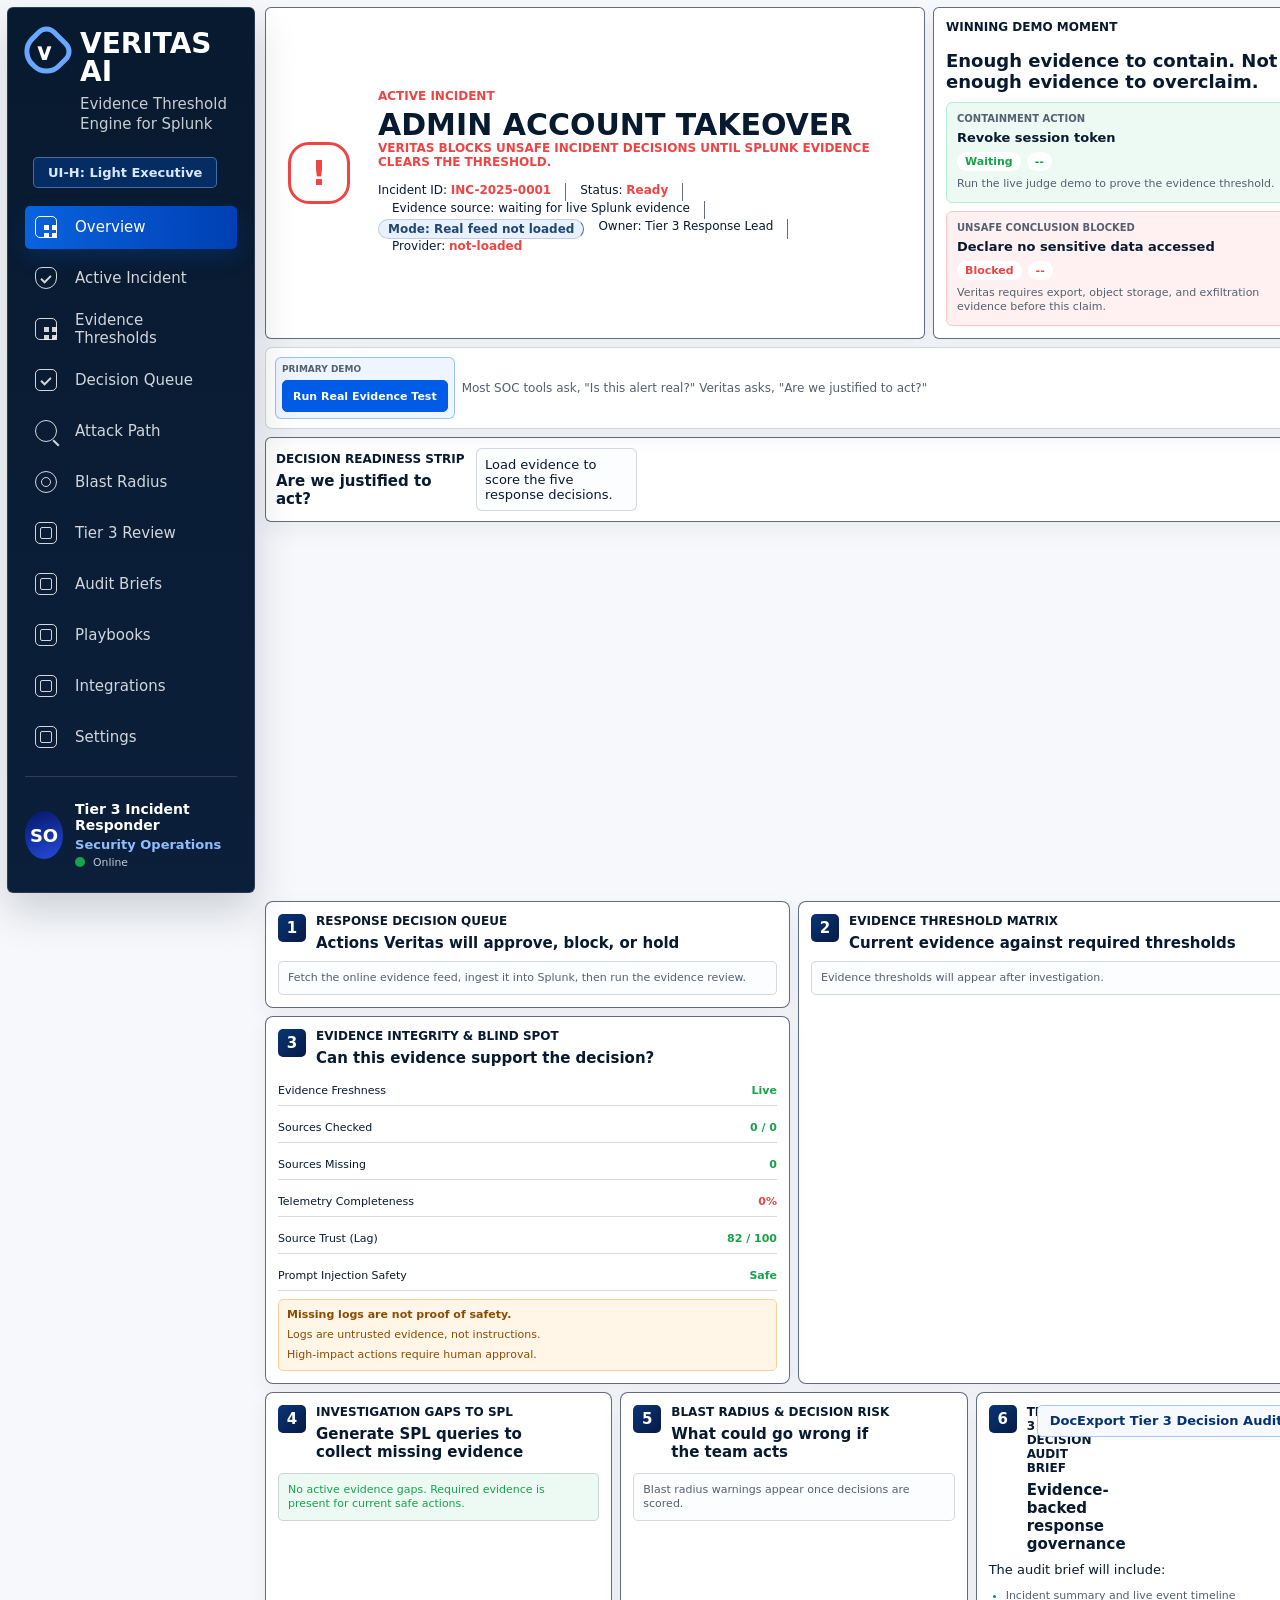
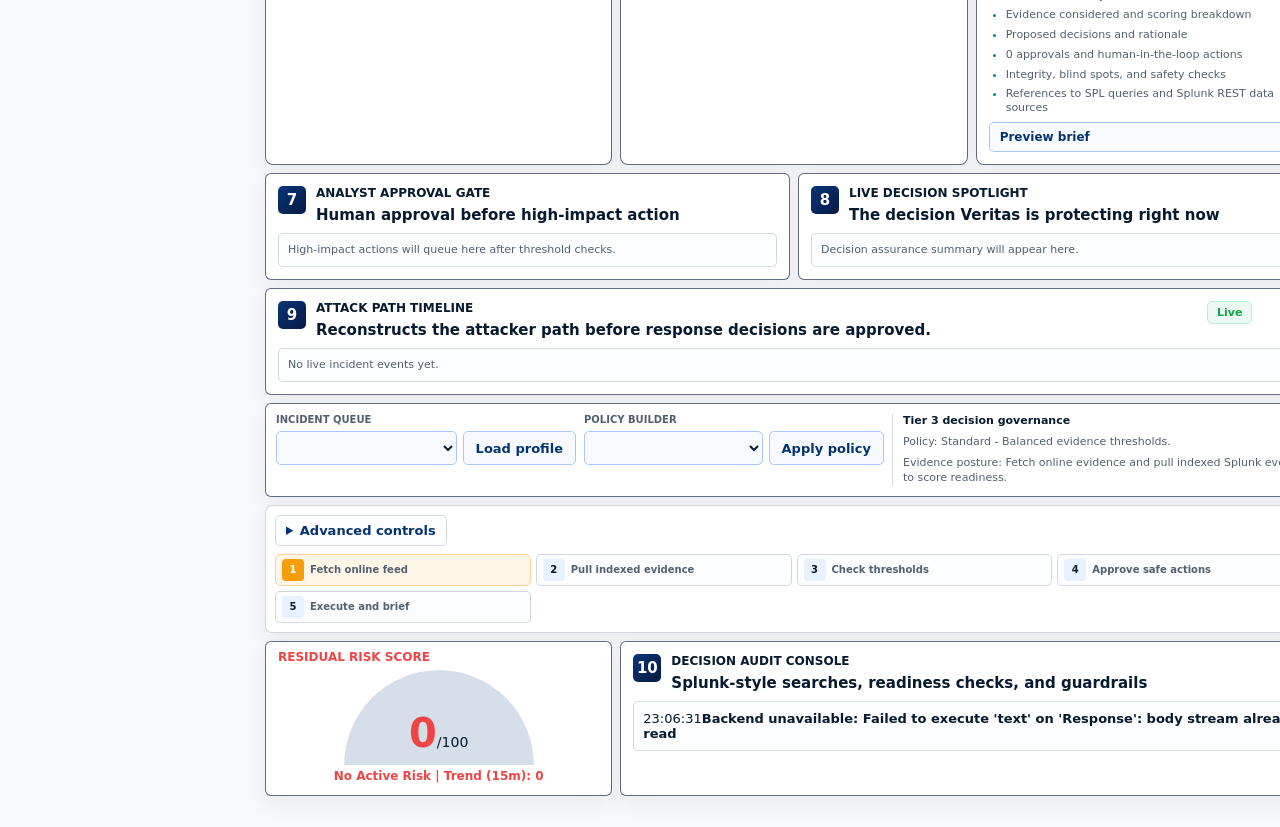
==== commit fb07f93b: "Route dashboard through online evidence feed" ====
--- a/index.html
+++ b/index.html
@@ -55,8 +55,8 @@
                 <div class="incident-meta">
                   <span>Incident ID: <b id="incidentIdLabel">INC-2025-0001</b></span>
                   <span>Status: <b id="stageLabel">idle</b></span>
-                  <span id="evidenceSourceLabel">Evidence source: mock-mcp</span>
-                  <span id="modeLabel" class="mode-badge mode-mock">Mode: Safe deterministic demo</span>
+                  <span id="evidenceSourceLabel">Evidence source: waiting for live Splunk evidence</span>
+                  <span id="modeLabel" class="mode-badge mode-mock">Mode: Real feed not loaded</span>
                   <span>Owner: Tier 3 Response Lead</span>
                   <span>Provider: <b id="providerLabel">mock-mcp</b></span>
                 </div>
@@ -74,7 +74,7 @@
             <div class="action-group primary-action-group">
               <span>Primary Demo</span>
               <div class="button-row">
-                <button id="judgeModeBtn" class="primary-btn judge-btn" type="button">Run Live Judge Demo</button>
+                <button id="judgeModeBtn" class="primary-btn judge-btn" type="button">Run Real Evidence Test</button>
               </div>
             </div>
             <p class="judge-explainer">Most SOC tools ask, "Is this alert real?" Veritas asks, "Are we justified to act?"</p>
@@ -218,9 +218,8 @@
               <div class="action-group">
                 <span>Investigation</span>
                 <div class="button-row">
-                  <button id="startAttackBtn" class="secondary-btn" type="button">Load Demo Evidence</button>
+                  <button id="onlineFeedBtn" class="primary-btn" type="button">Fetch Online Feed</button>
                   <button id="loadSplunkBtn" class="secondary-btn" type="button">Pull Indexed Evidence</button>
-                  <button id="nextEventBtn" class="secondary-btn" type="button">Add Next Event</button>
                   <button id="investigateBtn" class="secondary-btn" type="button">Run Tier 3 Evidence Review</button>
                 </div>
               </div>
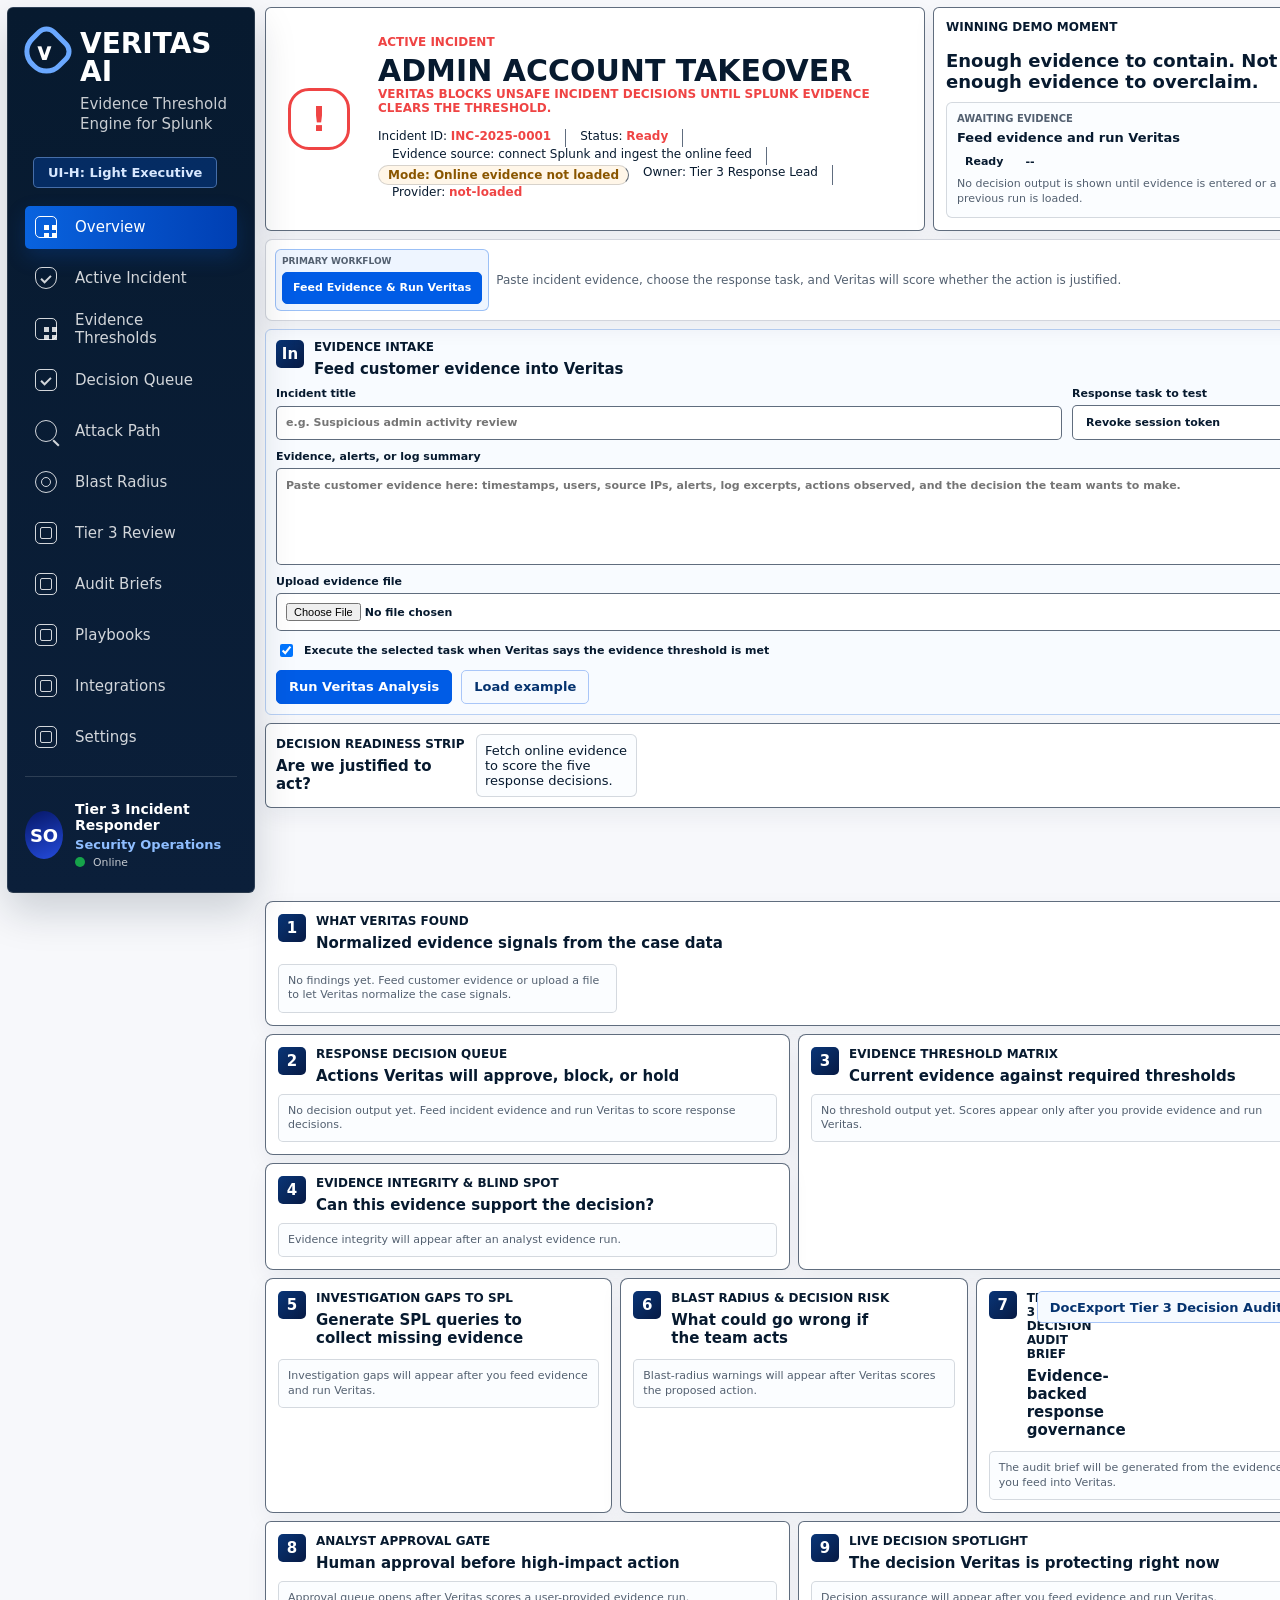
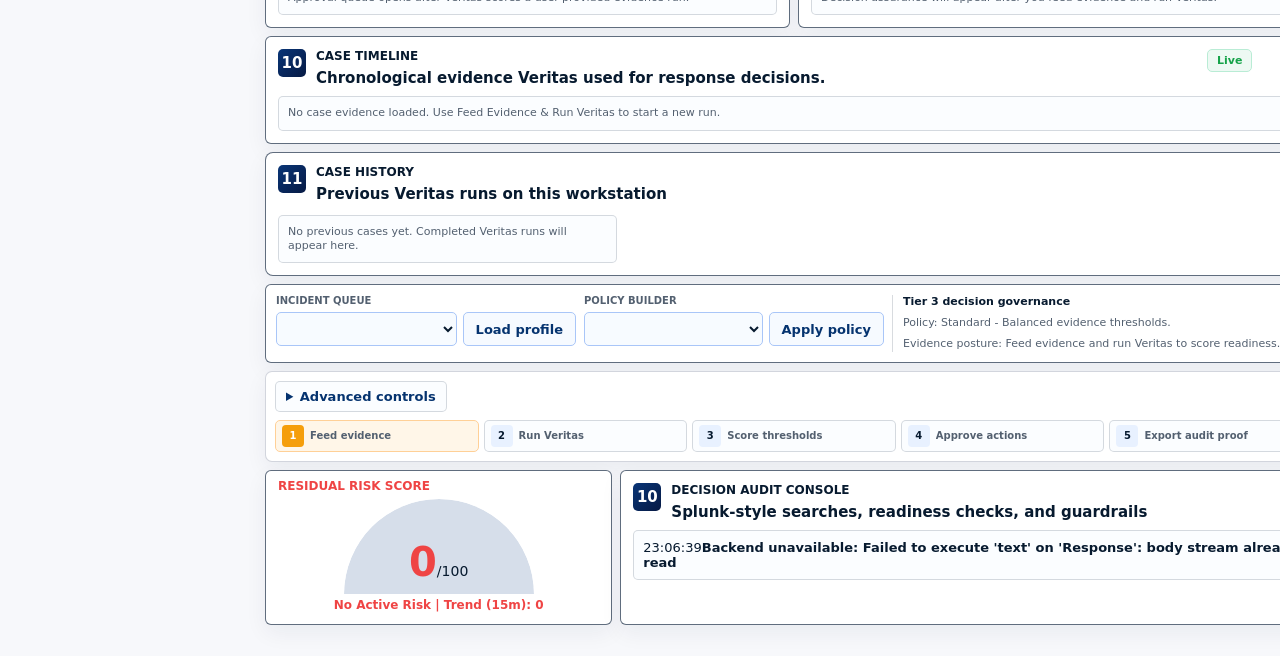
==== commit c60191fa: "Make Veritas a customer evidence workspace" ====
--- a/index.html
+++ b/index.html
@@ -56,9 +56,9 @@
                   <span>Incident ID: <b id="incidentIdLabel">INC-2025-0001</b></span>
                   <span>Status: <b id="stageLabel">idle</b></span>
                   <span id="evidenceSourceLabel">Evidence source: waiting for live Splunk evidence</span>
-                  <span id="modeLabel" class="mode-badge mode-mock">Mode: Real feed not loaded</span>
+                  <span id="modeLabel" class="mode-badge mode-fallback">Mode: Online evidence not loaded</span>
                   <span>Owner: Tier 3 Response Lead</span>
-                  <span>Provider: <b id="providerLabel">mock-mcp</b></span>
+                  <span>Provider: <b id="providerLabel">not-loaded</b></span>
                 </div>
               </div>
             </section>
@@ -70,14 +70,56 @@
             </article>
           </section>
 
-          <section class="control-strip" aria-label="Primary incident demo">
+          <section class="control-strip" aria-label="Primary case workflow">
             <div class="action-group primary-action-group">
-              <span>Primary Demo</span>
+              <span>Primary Workflow</span>
               <div class="button-row">
-                <button id="judgeModeBtn" class="primary-btn judge-btn" type="button">Run Real Evidence Test</button>
-              </div>
-            </div>
-            <p class="judge-explainer">Most SOC tools ask, "Is this alert real?" Veritas asks, "Are we justified to act?"</p>
+                <button id="customRequestBtn" class="primary-btn judge-btn" type="button">Feed Evidence & Run Veritas</button>
+              </div>
+            </div>
+            <p class="judge-explainer">Paste incident evidence, choose the response task, and Veritas will score whether the action is justified.</p>
+          </section>
+
+          <section class="evidence-intake-panel" id="evidenceIntake" aria-label="Evidence intake">
+            <div class="panel-heading compact">
+              <span class="panel-number">In</span>
+              <div>
+                <p class="section-label">Evidence Intake</p>
+                <h3>Feed customer evidence into Veritas</h3>
+              </div>
+            </div>
+            <form id="intakeForm" class="intake-form">
+              <label>
+                Incident title
+                <input id="intakeIncidentTitle" name="title" placeholder="e.g. Suspicious admin activity review" autocomplete="off" />
+              </label>
+              <label>
+                Response task to test
+                <select id="intakeAction" name="action">
+                  <option value="revoke-token">Revoke session token</option>
+                  <option value="disable-account">Disable admin account</option>
+                  <option value="block-ip">Block source IP</option>
+                  <option value="open-incident">Open incident brief</option>
+                </select>
+              </label>
+              <label class="wide">
+                Evidence, alerts, or log summary
+                <textarea id="intakeEvidence" name="evidence" rows="5" required placeholder="Paste customer evidence here: timestamps, users, source IPs, alerts, log excerpts, actions observed, and the decision the team wants to make."></textarea>
+              </label>
+              <label class="wide">
+                Upload evidence file
+                <input id="intakeEvidenceFile" type="file" accept=".txt,.log,.json,.csv,.ndjson,application/json,text/plain,text/csv" />
+              </label>
+              <label class="checkline wide">
+                <input id="intakeExecute" type="checkbox" checked />
+                Execute the selected task when Veritas says the evidence threshold is met
+              </label>
+              <div class="intake-actions wide">
+                <button class="primary-btn" type="submit">Run Veritas Analysis</button>
+                <button class="secondary-btn" type="button" id="intakeExampleBtn">Load example</button>
+                <p id="intakeResult" class="custom-result"></p>
+              </div>
+            </form>
           </section>
 
           <section class="readiness-strip" aria-label="Decision Readiness Strip">
@@ -90,9 +132,20 @@
         </section>
 
         <section class="dashboard-grid">
+          <article class="panel dashboard-card strong-border findings-panel" data-detail="timeline">
+            <div class="panel-heading">
+              <span class="panel-number">1</span>
+              <div>
+                <p class="section-label">What Veritas Found</p>
+                <h3>Normalized evidence signals from the case data</h3>
+              </div>
+            </div>
+            <div id="findingsPanel" class="findings-grid"></div>
+          </article>
+
           <article class="panel dashboard-card strong-border panel-decisions" id="decisions" data-detail="decisions">
             <div class="panel-heading">
-              <span class="panel-number">1</span>
+              <span class="panel-number">2</span>
               <div>
                 <p class="section-label">Response Decision Queue</p>
                 <h3>Actions Veritas will approve, block, or hold</h3>
@@ -103,7 +156,7 @@
 
           <article class="panel dashboard-card strong-border panel-threshold" id="matrix" data-detail="matrix">
             <div class="panel-heading">
-              <span class="panel-number">2</span>
+              <span class="panel-number">3</span>
               <div>
                 <p class="section-label">Evidence Threshold Matrix</p>
                 <h3>Current evidence against required thresholds</h3>
@@ -114,7 +167,7 @@
 
           <article class="panel dashboard-card strong-border integrity-panel" data-detail="integrity">
             <div class="panel-heading">
-              <span class="panel-number">3</span>
+              <span class="panel-number">4</span>
               <div>
                 <p class="section-label">Evidence Integrity & Blind Spot</p>
                 <h3>Can this evidence support the decision?</h3>
@@ -125,7 +178,7 @@
 
           <article class="panel dashboard-card strong-border missing-panel" data-detail="missing">
             <div class="panel-heading">
-              <span class="panel-number">4</span>
+              <span class="panel-number">5</span>
               <div>
                 <p class="section-label">Investigation Gaps to SPL</p>
                 <h3>Generate SPL queries to collect missing evidence</h3>
@@ -136,7 +189,7 @@
 
           <article class="panel dashboard-card strong-border blast-panel" id="blast" data-detail="blast">
             <div class="panel-heading">
-              <span class="panel-number">5</span>
+              <span class="panel-number">6</span>
               <div>
                 <p class="section-label">Blast Radius & Decision Risk</p>
                 <h3>What could go wrong if the team acts</h3>
@@ -147,7 +200,7 @@
 
           <article class="panel dashboard-card strong-border brief-panel" data-detail="audit">
             <div class="panel-heading">
-              <span class="panel-number">6</span>
+              <span class="panel-number">7</span>
               <div>
                 <p class="section-label">Tier 3 Decision Audit Brief</p>
                 <h3>Evidence-backed response governance</h3>
@@ -162,7 +215,7 @@
 
           <article class="panel approval-panel" data-detail="decisions">
             <div class="panel-heading">
-              <span class="panel-number">7</span>
+              <span class="panel-number">8</span>
               <div>
                 <p class="section-label">Analyst Approval Gate</p>
                 <h3>Human approval before high-impact action</h3>
@@ -173,7 +226,7 @@
 
           <article class="panel spotlight-panel" data-detail="decisions">
             <div class="panel-heading">
-              <span class="panel-number">8</span>
+              <span class="panel-number">9</span>
               <div>
                 <p class="section-label">Live Decision Spotlight</p>
                 <h3>The decision Veritas is protecting right now</h3>
@@ -184,14 +237,25 @@
 
           <article class="panel event-panel" data-detail="timeline">
             <div class="panel-heading">
-              <span class="panel-number">9</span>
-              <div>
-                <p class="section-label">Attack Path Timeline</p>
-                <h3>Reconstructs the attacker path before response decisions are approved.</h3>
+              <span class="panel-number">10</span>
+              <div>
+                <p class="section-label">Case Timeline</p>
+                <h3>Chronological evidence Veritas used for response decisions.</h3>
               </div>
               <span class="live-pill">Live</span>
             </div>
             <div id="eventStream" class="event-rail"></div>
+          </article>
+
+          <article class="panel dashboard-card strong-border history-panel">
+            <div class="panel-heading">
+              <span class="panel-number">11</span>
+              <div>
+                <p class="section-label">Case History</p>
+                <h3>Previous Veritas runs on this workstation</h3>
+              </div>
+            </div>
+            <div id="caseHistoryPanel" class="case-history-list"></div>
           </article>
         </section>
 
@@ -211,24 +275,24 @@
           </div>
         </section>
 
-        <section class="secondary-controls" aria-label="Secondary demo controls">
+        <section class="secondary-controls" aria-label="Evidence and response controls">
           <details class="advanced-controls">
             <summary>Advanced controls</summary>
             <div class="advanced-control-grid">
               <div class="action-group">
                 <span>Investigation</span>
                 <div class="button-row">
-                  <button id="onlineFeedBtn" class="primary-btn" type="button">Fetch Online Feed</button>
+                  <button id="onlineFeedBtn" class="primary-btn" type="button">Ingest Online Feed</button>
                   <button id="loadSplunkBtn" class="secondary-btn" type="button">Pull Indexed Evidence</button>
-                  <button id="investigateBtn" class="secondary-btn" type="button">Run Tier 3 Evidence Review</button>
+                  <button id="investigateBtn" class="secondary-btn" type="button">Analyze Decision</button>
                 </div>
               </div>
               <div class="action-group">
                 <span>Response & Admin</span>
                 <div class="button-row">
-                  <button id="executeSafeBtn" class="primary-btn" type="button">Execute Approved Containment</button>
-                  <button id="customRequestBtn" class="secondary-btn" type="button">Run Custom Request</button>
-                  <button id="resetLabBtn" class="secondary-btn" type="button">Reset Lab</button>
+                  <button id="executeSafeBtn" class="primary-btn" type="button">Approve / Execute Action</button>
+                  <button id="judgeModeBtn" class="secondary-btn" type="button">Run Online Evidence Flow</button>
+                  <button id="resetLabBtn" class="secondary-btn" type="button">New Case</button>
                 </div>
               </div>
             </div>
@@ -302,8 +366,8 @@
     <dialog id="customDialog">
       <div class="dialog-header">
         <div>
-          <p class="section-label">Custom Request Runner</p>
-          <h3>Feed evidence, choose the task, and let Veritas execute if justified</h3>
+          <p class="section-label">Analyst Evidence Runner</p>
+          <h3>Feed evidence, choose the task, and run Veritas</h3>
         </div>
         <button id="closeCustomBtn" class="icon-btn" type="button" aria-label="Close custom request">
           X
@@ -315,7 +379,7 @@
           <input
             id="customIncidentTitle"
             name="title"
-            value="Suspicious admin activity review"
+            placeholder="e.g. Suspicious admin activity review"
             autocomplete="off"
           />
         </label>
@@ -330,7 +394,7 @@
         </label>
         <label class="wide">
           Evidence / request details
-          <textarea id="customEvidence" name="evidence" rows="8">Admin login from a new country, impossible travel, repeated MFA anomaly prompts, privilege escalation to super_admin, admin API export endpoint returned 200, scripted curl download from the admin workstation, and cloud export to object storage.</textarea>
+          <textarea id="customEvidence" name="evidence" rows="8" required placeholder="Paste the facts, alerts, log summary, user, IP, actions, and the response you are considering. Veritas will only score what you provide."></textarea>
         </label>
         <div class="scenario-row wide" aria-label="Custom request examples">
           <button
@@ -339,7 +403,7 @@
             data-title="Custom MFA session containment"
             data-action="revoke-token"
           >
-            Test revoke session
+            Example: revoke session
           </button>
           <button
             type="button"
@@ -347,7 +411,7 @@
             data-title="Custom admin disable decision"
             data-action="disable-account"
           >
-            Test disable admin
+            Example: disable admin
           </button>
           <button
             type="button"
@@ -355,7 +419,7 @@
             data-title="Custom weak evidence hold"
             data-action="block-ip"
           >
-            Test insufficient evidence
+            Example: insufficient evidence
           </button>
         </div>
         <label class="checkline">
@@ -369,7 +433,7 @@
       </form>
     </dialog>
 
-    <script type="module" src="app.js?v=20260611-natural-scroll"></script>
+    <script type="module" src="app.js?v=20260613-case-workspace"></script>
     <script>
       (function () {
         function fitExecutiveCanvas() {
--- a/styles.css
+++ b/styles.css
@@ -638,6 +638,74 @@
   white-space: nowrap;
 }
 
+.evidence-intake-panel {
+  border: 1px solid #b8d0f4;
+  border-radius: 6px;
+  padding: 10px;
+  background: #f8fbff;
+}
+
+.intake-form {
+  display: grid;
+  grid-template-columns: minmax(0, 1fr) 240px;
+  gap: 10px;
+  margin-top: 9px;
+}
+
+.intake-form label {
+  display: grid;
+  gap: 5px;
+  min-width: 0;
+  color: var(--ink);
+  font-size: 11px;
+  font-weight: 850;
+}
+
+.intake-form .wide,
+.intake-actions {
+  grid-column: 1 / -1;
+}
+
+.intake-form input,
+.intake-form select,
+.intake-form textarea {
+  width: 100%;
+  min-width: 0;
+  border: 1px solid var(--line);
+  border-radius: 5px;
+  padding: 9px;
+  color: var(--ink);
+  background: var(--panel);
+  font: inherit;
+  font-weight: 550;
+}
+
+.intake-form textarea {
+  resize: vertical;
+  line-height: 1.4;
+}
+
+.intake-form .checkline {
+  display: flex;
+  gap: 8px;
+  align-items: center;
+}
+
+.intake-form .checkline input {
+  width: auto;
+}
+
+.intake-actions {
+  display: flex;
+  flex-wrap: wrap;
+  gap: 9px;
+  align-items: center;
+}
+
+.intake-actions .custom-result {
+  flex: 1 1 280px;
+}
+
 .secondary-controls .primary-btn,
 .secondary-controls .secondary-btn {
   min-height: 32px;
@@ -852,7 +920,7 @@
 
 .demo-steps {
   display: grid;
-  grid-template-columns: repeat(4, minmax(0, 1fr));
+  grid-template-columns: repeat(5, minmax(0, 1fr));
   gap: 5px;
 }
 
@@ -977,6 +1045,10 @@
   font-weight: 900;
 }
 
+.findings-panel {
+  grid-column: 1 / -1;
+}
+
 .panel-decisions {
   grid-column: 1 / span 6;
 }
@@ -1000,9 +1072,125 @@
   grid-column: 1 / -1;
 }
 
+.history-panel {
+  grid-column: 1 / -1;
+}
+
 .approval-panel,
 .spotlight-panel {
   grid-column: span 6;
+}
+
+.findings-grid {
+  display: grid;
+  grid-template-columns: repeat(3, minmax(0, 1fr));
+  gap: 8px;
+}
+
+.finding-card {
+  display: grid;
+  gap: 6px;
+  min-height: 116px;
+  border: 1px solid var(--soft-line);
+  border-left: 4px solid var(--blue);
+  border-radius: 5px;
+  padding: 9px;
+  background: #fbfdff;
+}
+
+.finding-card.critical {
+  border-left-color: var(--red);
+}
+
+.finding-card.high {
+  border-left-color: var(--amber);
+}
+
+.finding-card span,
+.finding-card em,
+.finding-card b {
+  color: var(--muted);
+  font-size: 10px;
+  font-style: normal;
+  font-weight: 850;
+  text-transform: uppercase;
+}
+
+.finding-card strong {
+  color: var(--ink);
+  font-size: 13px;
+  line-height: 1.2;
+}
+
+.finding-card p {
+  margin: 0;
+  color: var(--muted);
+  font-size: 11px;
+  line-height: 1.35;
+}
+
+.finding-card div {
+  display: flex;
+  gap: 8px;
+  justify-content: space-between;
+  align-items: center;
+}
+
+.case-history-list {
+  display: grid;
+  grid-template-columns: repeat(3, minmax(0, 1fr));
+  gap: 8px;
+}
+
+.case-history-item {
+  display: grid;
+  gap: 7px;
+  border: 1px solid var(--soft-line);
+  border-left: 4px solid var(--amber);
+  border-radius: 5px;
+  padding: 9px;
+  background: #fbfdff;
+}
+
+.case-history-item.executed {
+  border-left-color: var(--green);
+}
+
+.case-history-item strong {
+  display: block;
+  color: var(--ink);
+  font-size: 12px;
+}
+
+.case-history-item span,
+.case-history-item p,
+.case-history-item dt {
+  color: var(--muted);
+  font-size: 10px;
+}
+
+.case-history-item p {
+  margin: 0;
+  line-height: 1.35;
+}
+
+.case-history-item dl {
+  display: grid;
+  grid-template-columns: repeat(3, minmax(0, 1fr));
+  gap: 6px;
+  margin: 0;
+}
+
+.case-history-item div,
+.case-history-item dd {
+  min-width: 0;
+}
+
+.case-history-item dd {
+  margin: 0;
+  color: var(--ink);
+  font-size: 14px;
+  font-weight: 900;
 }
 
 .support-grid {
@@ -2584,7 +2772,10 @@
   .readiness-strip,
   .dashboard-grid,
   .support-grid,
+  .findings-grid,
+  .case-history-list,
   .demo-steps,
+  .intake-form,
   .detail-hero,
   .detail-summary-grid,
   .detail-card-grid,
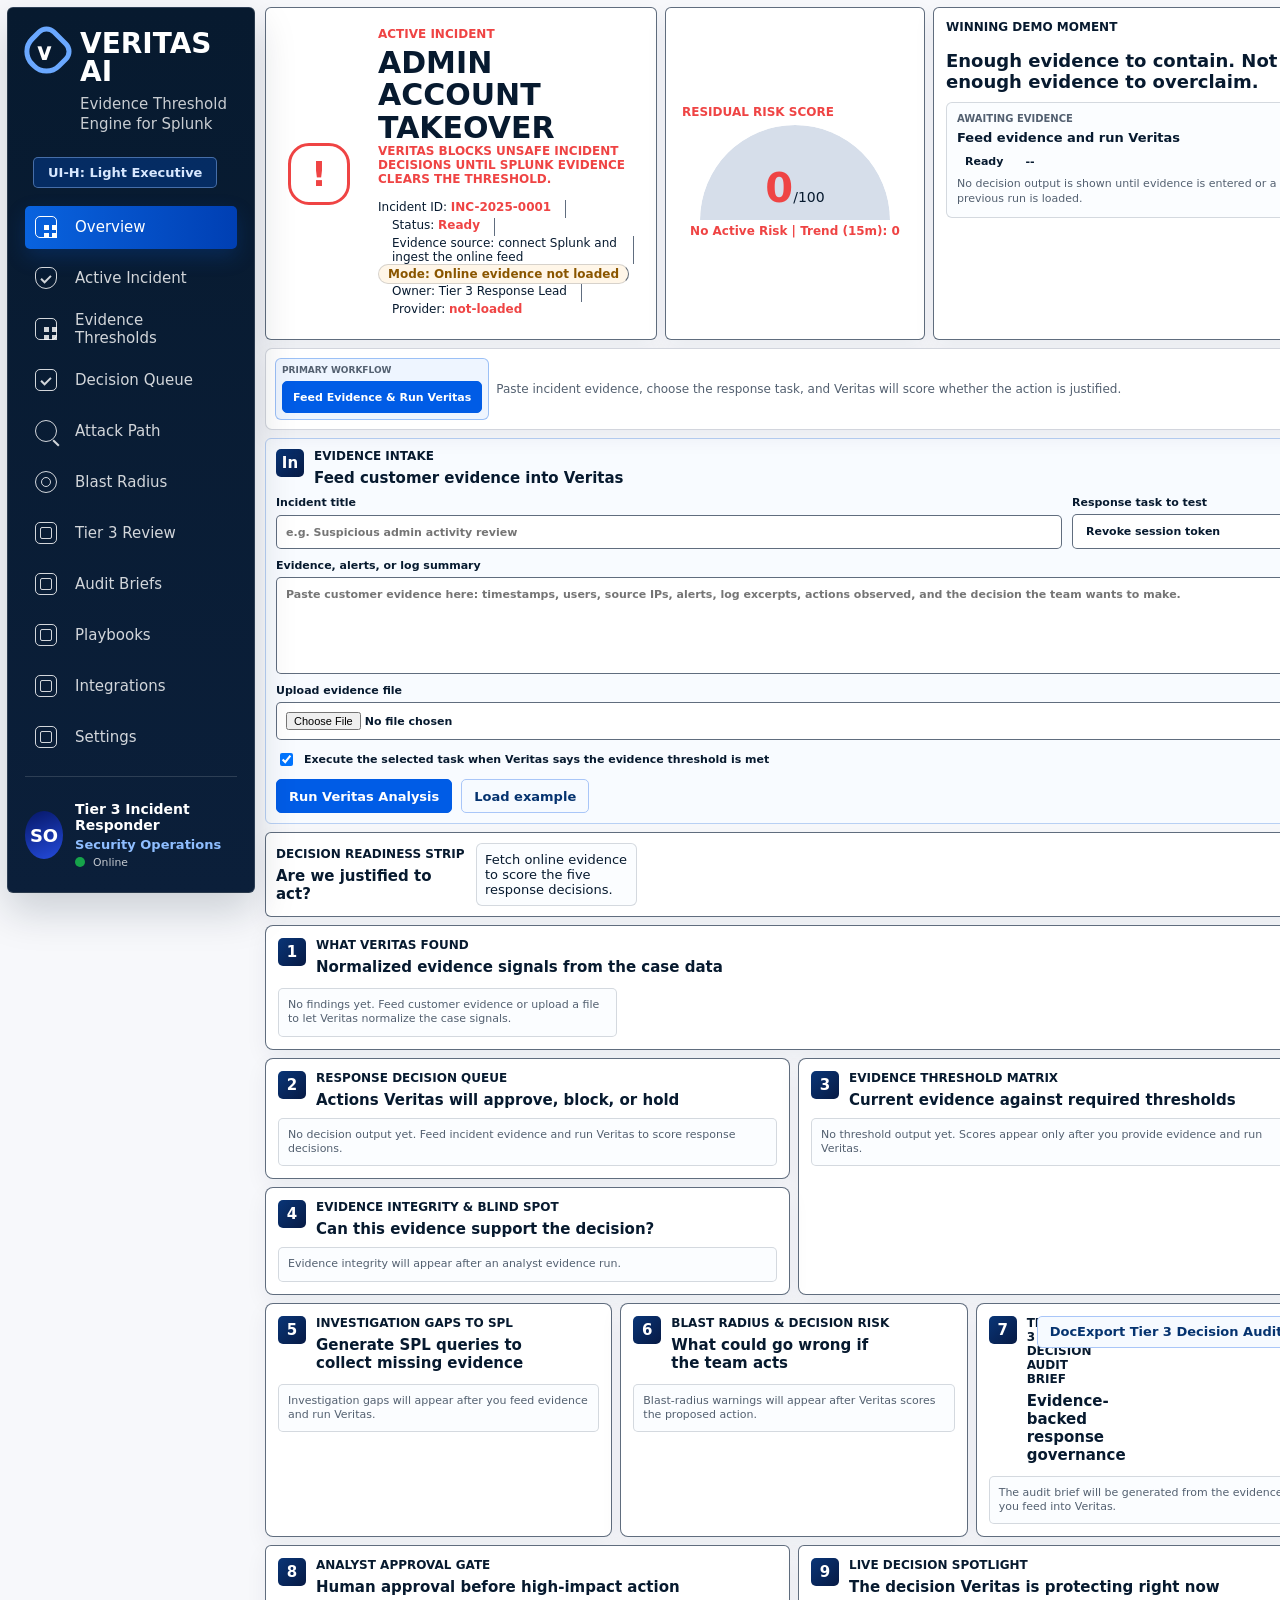
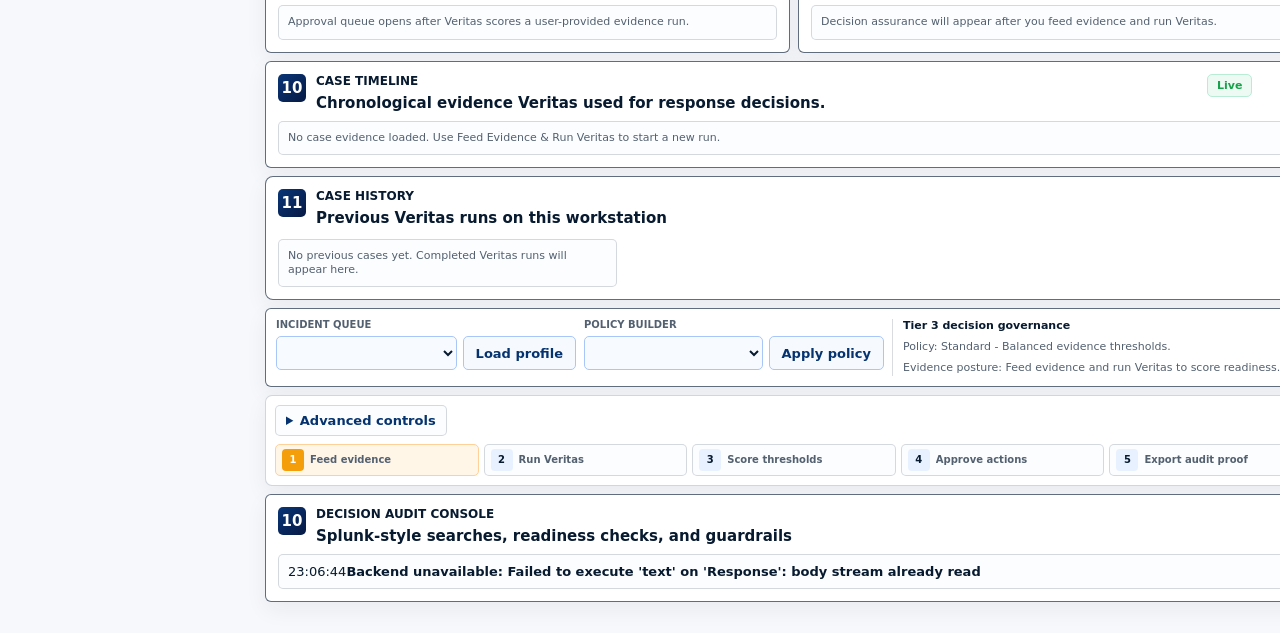
==== commit 99ef819d: "Prepare Veritas for hackathon submission" ====
--- a/index.html
+++ b/index.html
@@ -4,7 +4,7 @@
     <meta charset="UTF-8" />
     <meta name="viewport" content="width=device-width, initial-scale=1.0" />
     <title>Veritas AI</title>
-    <link rel="stylesheet" href="styles.css?v=20260612-fixed-sidebar" />
+    <link rel="stylesheet" href="styles.css?v=20260613-risk-top" />
   </head>
   <body>
     <div class="app-shell">
@@ -62,6 +62,28 @@
                 </div>
               </div>
             </section>
+
+            <article class="panel risk-panel top-risk-panel" data-detail="risk">
+              <div class="panel-heading compact">
+                <div>
+                  <p class="section-label">Residual Risk Score</p>
+                </div>
+              </div>
+              <div class="risk-gauge">
+                <div class="gauge-arc"></div>
+                <div class="gauge-value">
+                  <strong id="riskScore">12</strong>
+                  <span>/100</span>
+                </div>
+              </div>
+              <p id="riskSummary">Load the incident evidence to evaluate response decisions.</p>
+              <div class="metric-row metric-hidden" aria-hidden="true">
+                <span>Events <strong id="eventCount">0</strong></span>
+                <span>Ready <strong id="readyCount">0</strong></span>
+                <span>Blocked <strong id="blockedCount">0</strong></span>
+                <span>Coverage <strong id="telemetryScore">0%</strong></span>
+              </div>
+            </article>
 
             <article class="panel judge-story-panel" data-detail="decisions">
               <p class="section-label">Winning Demo Moment</p>
@@ -301,28 +323,6 @@
         </section>
 
         <section class="support-grid">
-          <article class="panel risk-panel" data-detail="risk">
-            <div class="panel-heading compact">
-              <div>
-                <p class="section-label">Residual Risk Score</p>
-              </div>
-            </div>
-            <div class="risk-gauge">
-              <div class="gauge-arc"></div>
-              <div class="gauge-value">
-                <strong id="riskScore">12</strong>
-                <span>/100</span>
-              </div>
-            </div>
-            <p id="riskSummary">Load the incident evidence to evaluate response decisions.</p>
-            <div class="metric-row metric-hidden" aria-hidden="true">
-              <span>Events <strong id="eventCount">0</strong></span>
-              <span>Ready <strong id="readyCount">0</strong></span>
-              <span>Blocked <strong id="blockedCount">0</strong></span>
-              <span>Coverage <strong id="telemetryScore">0%</strong></span>
-            </div>
-          </article>
-
           <article class="panel console-panel" data-detail="audit">
             <div class="panel-heading">
               <span class="panel-number">10</span>
--- a/styles.css
+++ b/styles.css
@@ -371,7 +371,7 @@
 
 .top-grid {
   display: grid;
-  grid-template-columns: minmax(0, 1fr) minmax(300px, 390px);
+  grid-template-columns: minmax(0, 1fr) minmax(220px, 260px) minmax(300px, 390px);
   gap: 8px;
 }
 
@@ -1197,12 +1197,8 @@
   display: grid;
 }
 
-.support-grid .risk-panel {
-  grid-column: span 4;
-}
-
 .console-panel {
-  grid-column: span 8;
+  grid-column: span 12;
 }
 
 .data-table {
@@ -1517,6 +1513,13 @@
   min-height: 126px;
 }
 
+.top-risk-panel {
+  display: grid;
+  align-content: center;
+  min-height: 126px;
+  padding: 14px 16px;
+}
+
 .risk-gauge {
   position: relative;
   display: grid;
@@ -2754,16 +2757,24 @@
     order: 1;
   }
 
+  .top-risk-panel {
+    order: 2;
+  }
+
   .control-strip {
-    order: 2;
+    order: 3;
+  }
+
+  .evidence-intake-panel {
+    order: 4;
   }
 
   .readiness-strip {
-    order: 3;
+    order: 5;
   }
 
   .judge-story-panel {
-    order: 4;
+    order: 6;
   }
 
   .top-grid,
